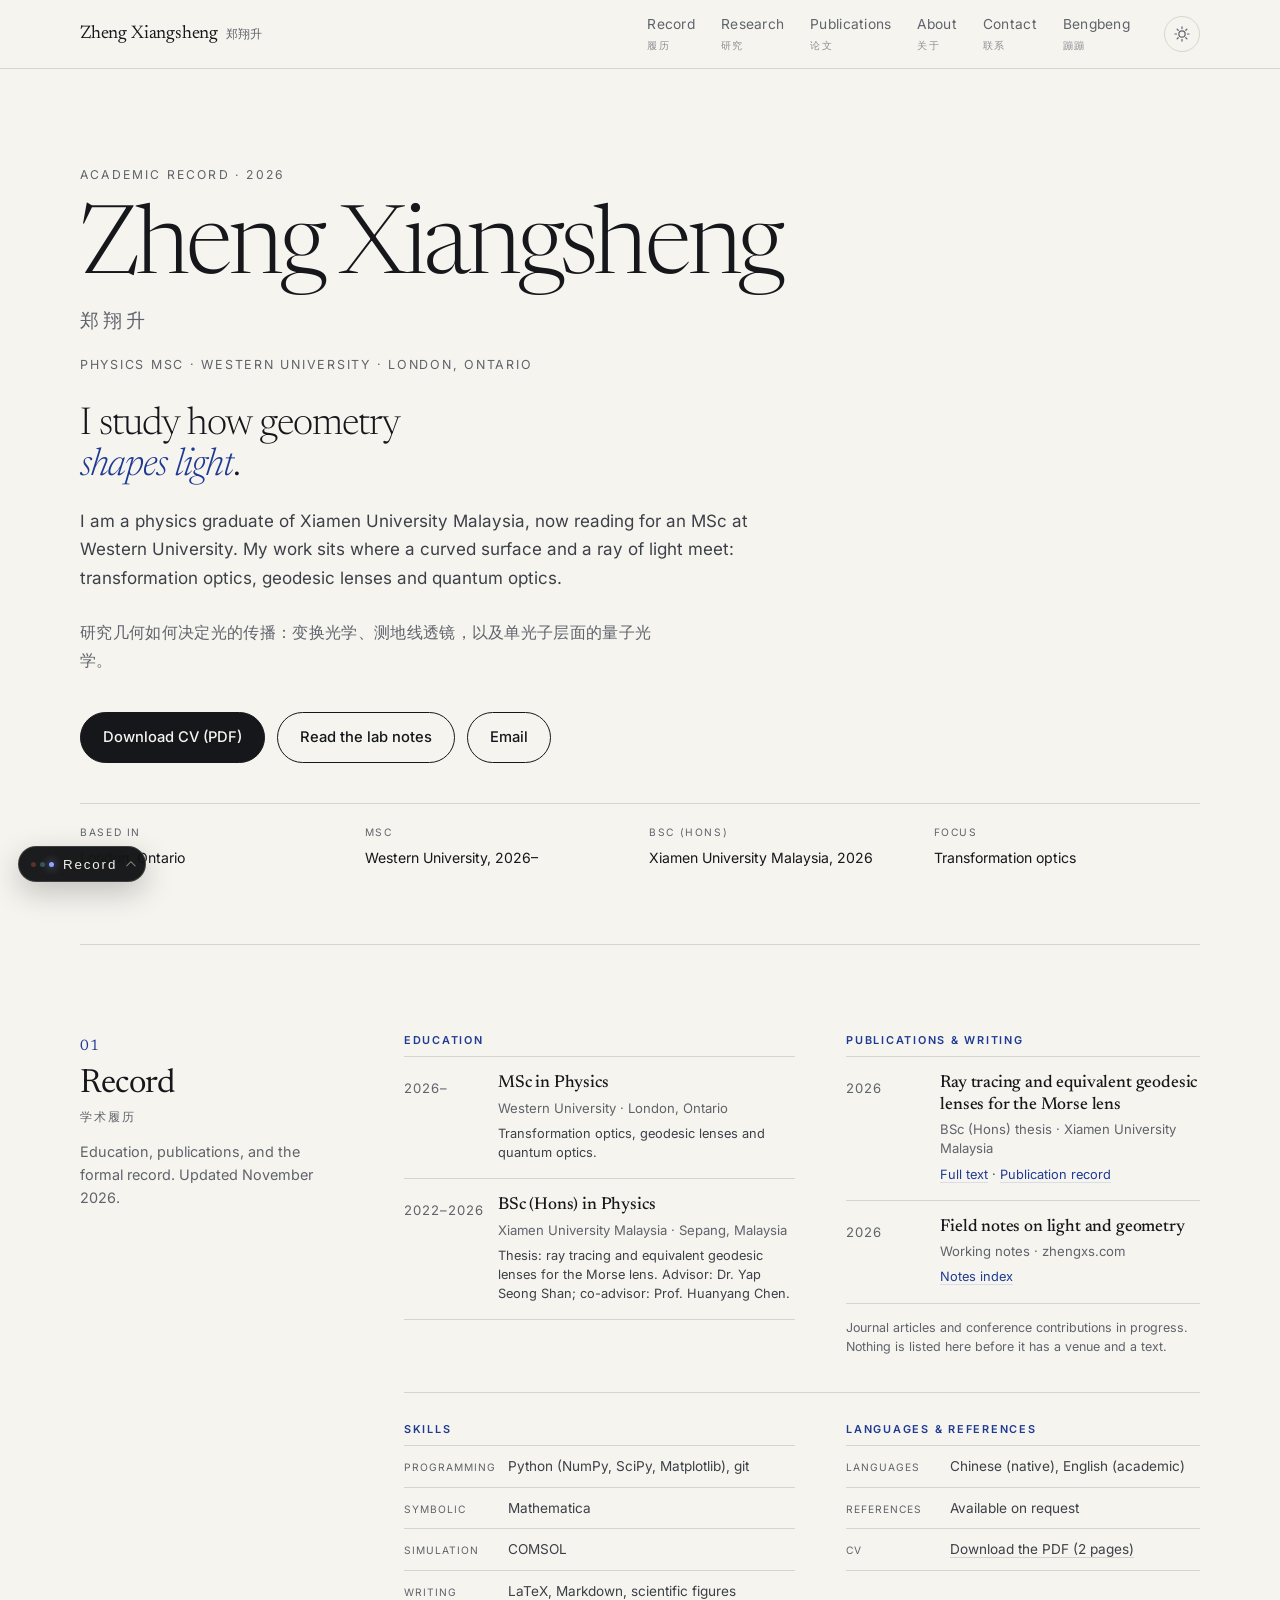
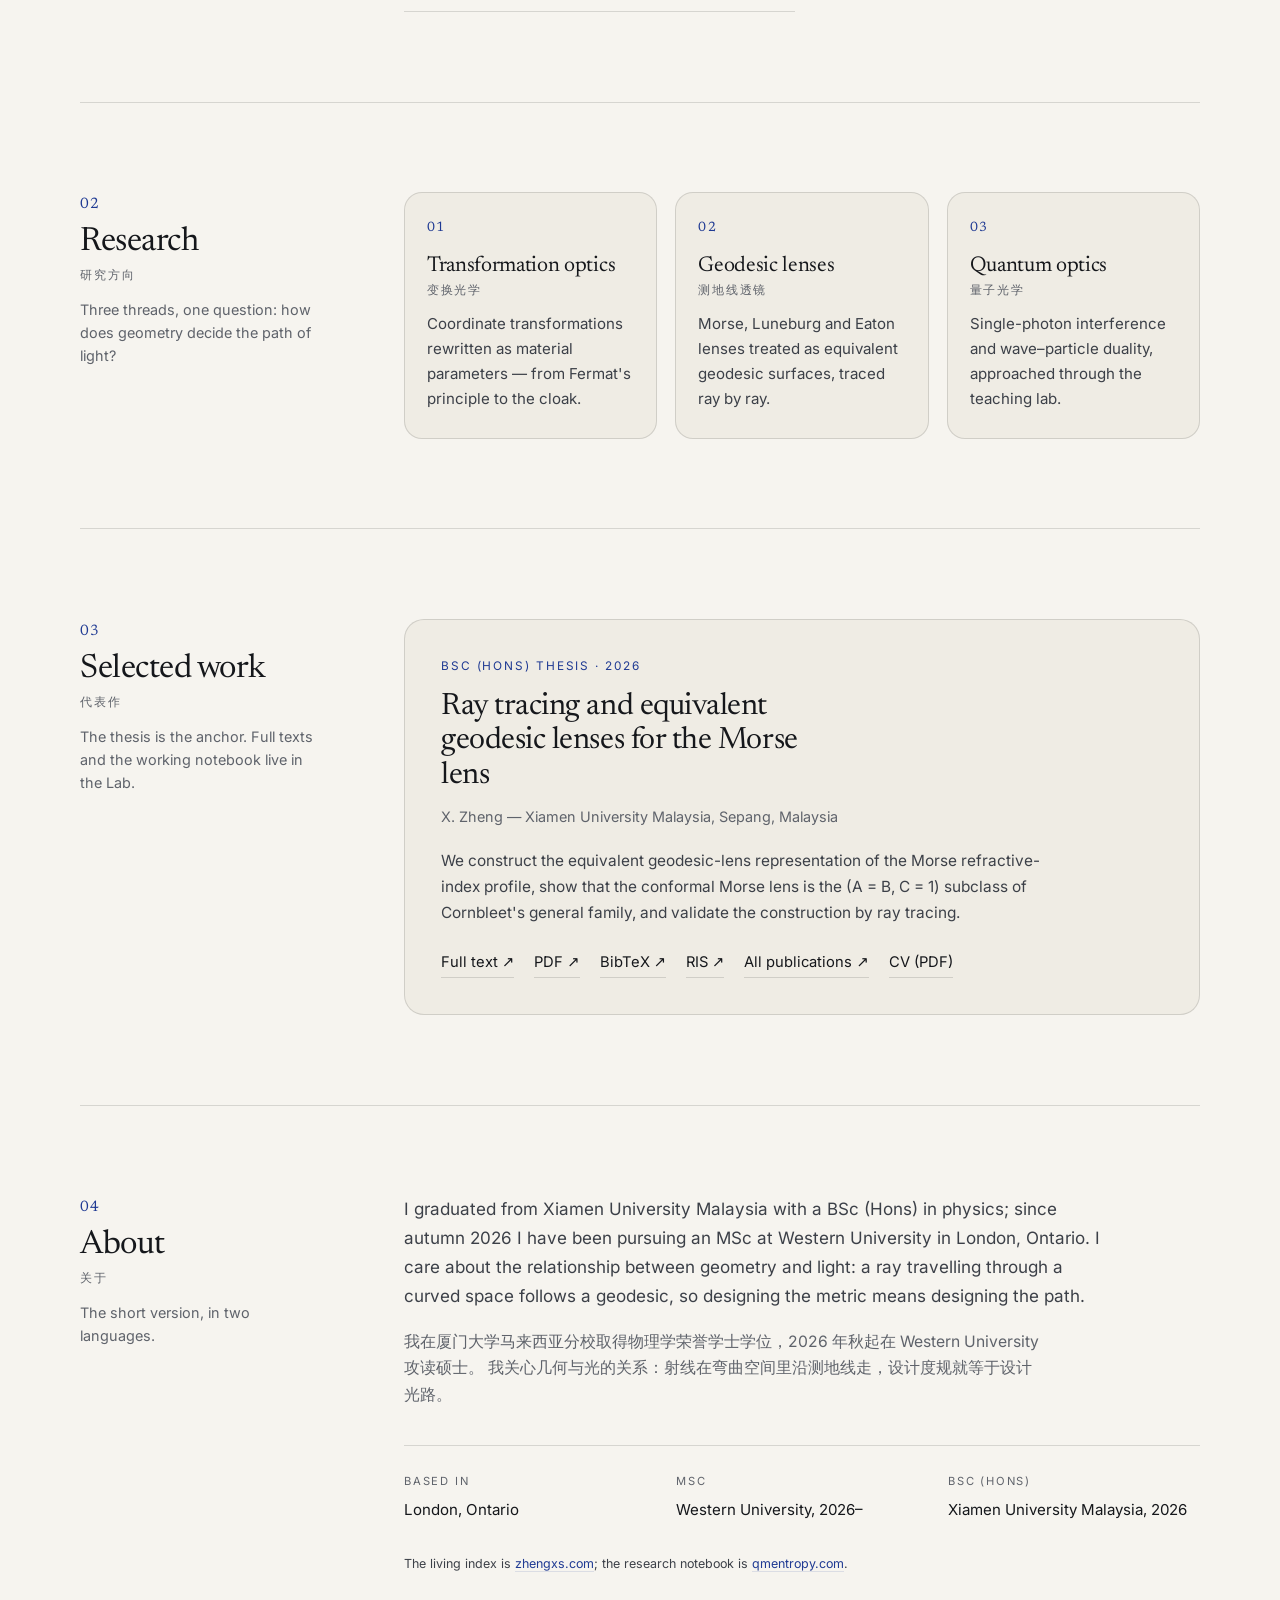
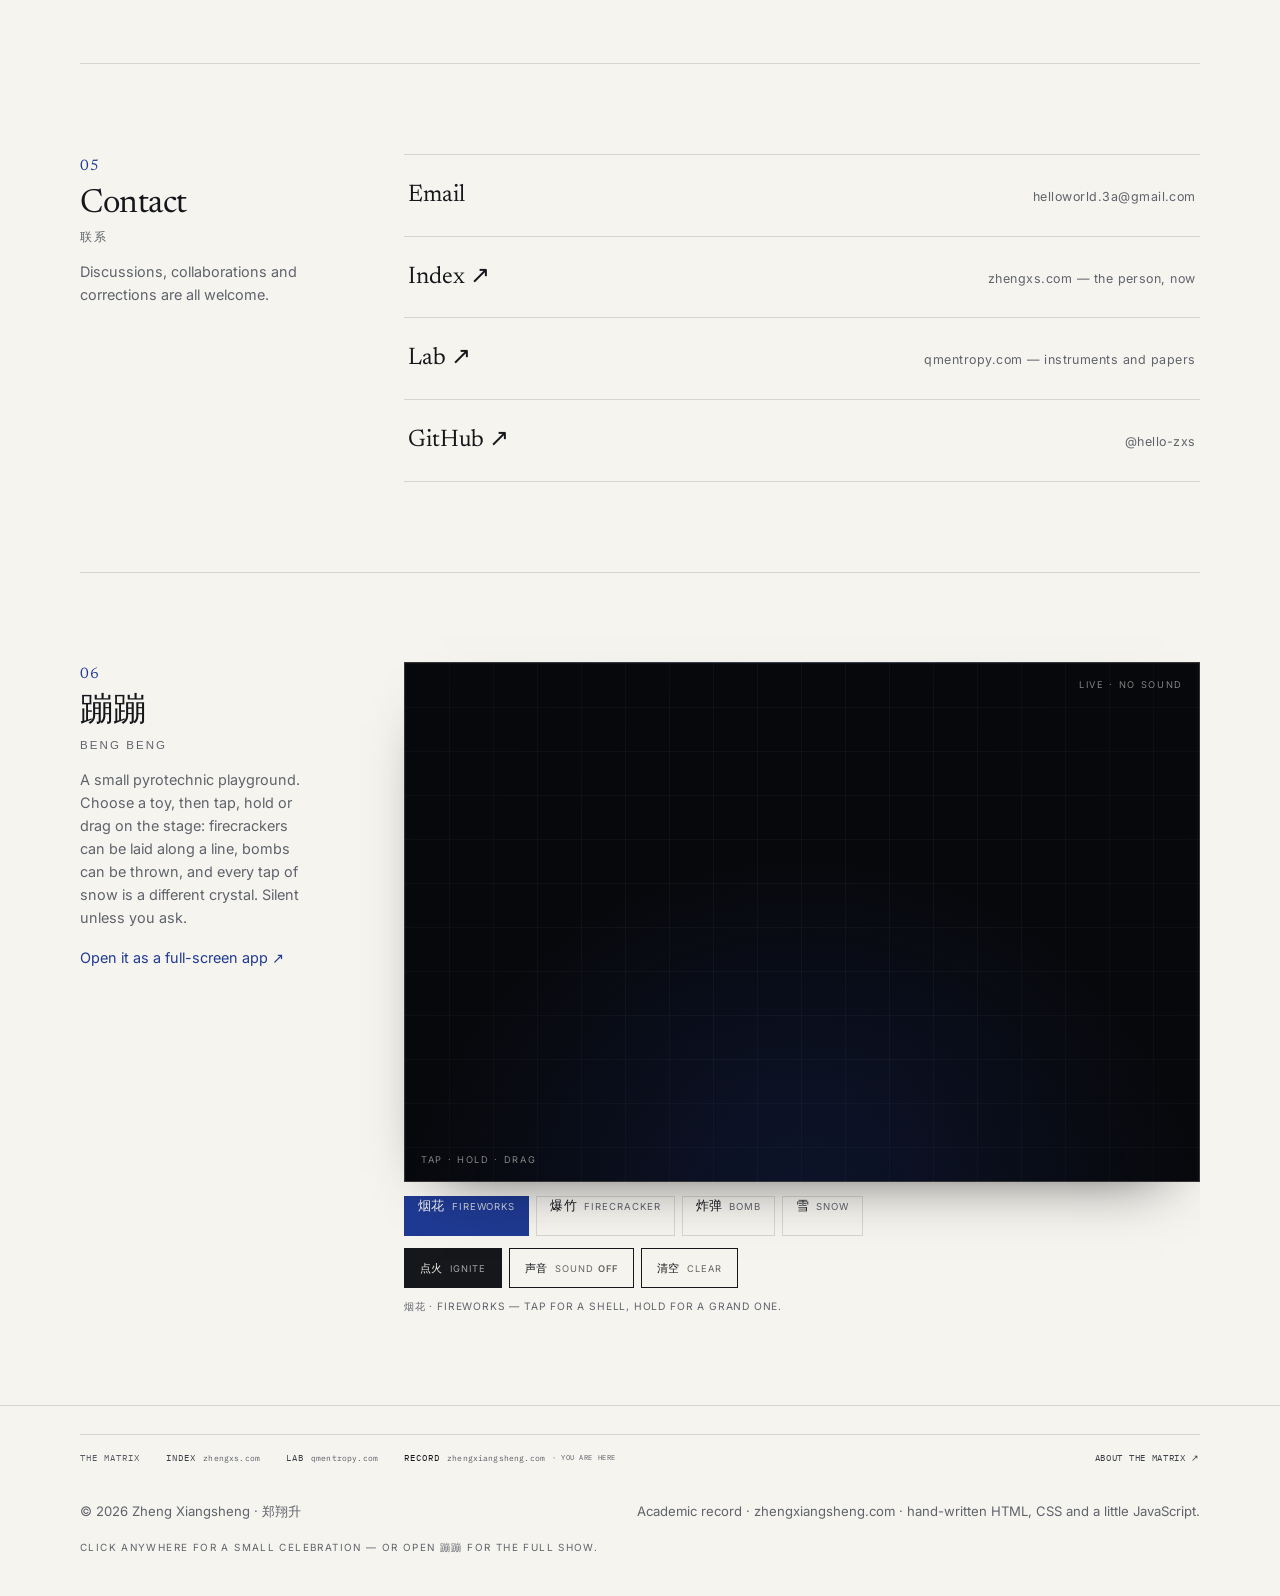
==== index.html @ 90bb64df "蹦蹦 as a stand-alone app; new firecrackers and bombs; snow The playground now lives in /bengbeng/ as " ====
<!DOCTYPE html>
<html lang="en" data-theme="light" data-matrix="record">
<head>
<meta charset="UTF-8">
<meta name="viewport" content="width=device-width, initial-scale=1">
<title>Zheng Xiangsheng 郑翔升 — Academic record</title>
<meta name="description" content="The academic record of Zheng Xiangsheng (郑翔升): physics MSc at Western University, BSc at Xiamen University Malaysia, transformation optics, geodesic lenses and quantum optics.">
<meta name="author" content="Zheng Xiangsheng">
<meta name="theme-color" content="#f6f4ef">
<meta name="matrix-site" content="record">
<meta name="color-scheme" content="light dark">
<meta property="og:type" content="profile">
<meta property="og:title" content="Zheng Xiangsheng 郑翔升 — Academic record">
<meta property="og:description" content="Physics MSc at Western University. Transformation optics, geodesic lenses and quantum optics. CV, publications and the formal record.">
<meta property="og:url" content="https://zhengxiangsheng.com/">
<meta property="og:image" content="https://zhengxiangsheng.com/assets/og.png">
<meta name="twitter:card" content="summary_large_image">
<meta name="twitter:title" content="Zheng Xiangsheng 郑翔升 — Academic record">
<meta name="twitter:description" content="Physics MSc at Western University. Transformation optics, geodesic lenses and quantum optics.">
<meta name="twitter:image" content="https://zhengxiangsheng.com/assets/og.png">
<link rel="canonical" href="https://zhengxiangsheng.com/">

<script type="application/ld+json">
{
  "@context": "https://schema.org",
  "@type": "ProfilePage",
  "@id": "https://zhengxiangsheng.com/#profile",
  "url": "https://zhengxiangsheng.com/",
  "name": "Zheng Xiangsheng 郑翔升 — Academic record",
  "inLanguage": ["en", "zh-Hans"],
  "dateModified": "2026-11-10",
  "mainEntity": {
    "@type": "Person",
    "@id": "https://zhengxiangsheng.com/#person",
    "name": "Zheng Xiangsheng",
    "familyName": "Zheng",
    "givenName": "Xiangsheng",
    "alternateName": "郑翔升",
    "url": "https://zhengxiangsheng.com/",
    "jobTitle": "Physics MSc student",
    "affiliation": { "@type": "CollegeOrUniversity", "name": "Western University" },
    "alumniOf": { "@type": "CollegeOrUniversity", "name": "Xiamen University Malaysia" },
    "knowsAbout": ["Transformation optics", "Geodesic lenses", "Gradient-index optics", "Quantum optics"],
    "sameAs": ["https://github.com/hello-zxs", "https://zhengxs.com/", "https://qmentropy.com/"],
    "subjectOf": { "@id": "https://qmentropy.com/papers/morse-lens/#thesis" }
  }
}
</script>

<link rel="icon" type="image/svg+xml" href="assets/images/favicon.svg">
<link rel="icon" type="image/png" sizes="32x32" href="assets/images/favicon-32.png">
<link rel="apple-touch-icon" href="assets/images/apple-touch-icon.png">

<link rel="preload" href="assets/fonts/newsreader-var.woff2" as="font" type="font/woff2" crossorigin>
<link rel="preload" href="assets/fonts/inter-var.woff2" as="font" type="font/woff2" crossorigin>
<link rel="stylesheet" href="assets/style.css">
<link rel="stylesheet" href="assets/record.css?v=20261111a">
<link rel="stylesheet" href="assets/matrix/matrix.css">
<script>
  (function () {
    var saved = localStorage.getItem("theme");
    var system = window.matchMedia("(prefers-color-scheme: dark)").matches ? "dark" : "light";
    document.documentElement.dataset.theme = saved || system;
    document.documentElement.classList.add("js");
  })();
  window.addEventListener("error", function () {
    document.documentElement.classList.remove("js");
  });
</script>
</head>
<body id="top">
<a class="skip" href="#main">Skip to content</a>

<header class="site-header">
  <div class="wrap header-inner">
    <a class="wordmark" href="#top">
      Zheng Xiangsheng <span class="zh" lang="zh">郑翔升</span>
    </a>
    <nav class="site-nav" aria-label="Sections">
      <a href="#record">Record<span class="nav-zh zh" lang="zh">履历</span></a>
      <a href="#research">Research<span class="nav-zh zh" lang="zh">研究</span></a>
      <a href="#work">Publications<span class="nav-zh zh" lang="zh">论文</span></a>
      <a href="#about">About<span class="nav-zh zh" lang="zh">关于</span></a>
      <a href="#contact">Contact<span class="nav-zh zh" lang="zh">联系</span></a>
      <a href="#bengbeng">Bengbeng<span class="nav-zh zh" lang="zh">蹦蹦</span></a>
    </nav>
    <div class="header-tools">
      <button class="theme-toggle" id="themeToggle" type="button" aria-label="Switch colour theme">
        <svg viewBox="0 0 24 24" width="18" height="18" aria-hidden="true" focusable="false">
          <circle cx="12" cy="12" r="4.2" fill="none" stroke="currentColor" stroke-width="1.6"/>
          <g stroke="currentColor" stroke-width="1.6" stroke-linecap="round">
            <path d="M12 2.6v2.2M12 19.2v2.2M2.6 12h2.2M19.2 12h2.2M5.4 5.4l1.6 1.6M17 17l1.6 1.6M18.6 5.4L17 7M7 17l-1.6 1.6"/>
          </g>
        </svg>
      </button>
      <button class="menu-toggle" id="menuToggle" type="button" aria-expanded="false" aria-controls="mobileNav">
        <span class="menu-toggle__open">Menu</span>
        <span class="menu-toggle__close">Close</span>
      </button>
    </div>
  </div>
</header>

<div class="mobile-nav" id="mobileNav" aria-hidden="true">
  <nav aria-label="Mobile">
    <a href="#record"><span>Record</span><em>履历</em></a>
    <a href="#research"><span>Research</span><em>研究</em></a>
    <a href="#work"><span>Publications</span><em>论文</em></a>
    <a href="#about"><span>About</span><em>关于</em></a>
    <a href="#contact"><span>Contact</span><em>联系</em></a>
    <a href="#bengbeng"><span>Bengbeng</span><em>蹦蹦</em></a>
  </nav>
  <div class="mobile-nav__foot">
    <a href="https://zhengxs.com/">Index ↗</a>
    <a href="https://qmentropy.com/">Lab ↗</a>
    <a href="https://zhengxs.com/matrix/">The matrix ↗</a>
  </div>
</div>

<main id="main">
  <section class="hero wrap">
    <p class="eyebrow">Academic record · 2026</p>
    <h1 class="hero-name">Zheng Xiangsheng<span class="hero-cn" lang="zh">郑翔升</span></h1>
    <p class="hero-role">Physics MSc · Western University · London, Ontario</p>
    <p class="hero-statement">I study how geometry <em>shapes light</em>.</p>
    <p class="lede">
      I am a physics graduate of Xiamen University Malaysia, now reading for an MSc at
      Western University. My work sits where a curved surface and a ray of light meet:
      transformation optics, geodesic lenses and quantum optics.
    </p>
    <p class="hero-zh" lang="zh">研究几何如何决定光的传播：变换光学、测地线透镜，以及单光子层面的量子光学。</p>
    <div class="actions">
      <a class="btn" href="assets/cv.pdf" download>Download CV (PDF)</a>
      <a class="btn btn-ghost" href="https://qmentropy.com/">Read the lab notes</a>
      <a class="btn btn-ghost" href="mailto:helloworld.3a@gmail.com">Email</a>
    </div>
    <dl class="hero-facts">
      <div><dt>Based in</dt><dd>London, Ontario</dd></div>
      <div><dt>MSc</dt><dd>Western University, 2026–</dd></div>
      <div><dt>BSc (Hons)</dt><dd>Xiamen University Malaysia, 2026</dd></div>
      <div><dt>Focus</dt><dd>Transformation optics</dd></div>
    </dl>
  </section>

  <section class="section wrap" id="record">
    <div class="section-head reveal">
      <p class="index">01</p>
      <h2>Record<span class="zh" lang="zh">学术履历</span></h2>
      <p class="section-note">Education, publications, and the formal record. Updated November 2026.</p>
    </div>
    <div class="record reveal">
      <div class="record-grid">
        <div class="record-block">
          <h3>Education</h3>
          <div class="record-row">
            <span class="record-date">2026–</span>
            <div>
              <strong>MSc in Physics</strong>
              <span>Western University · London, Ontario</span>
              <em>Transformation optics, geodesic lenses and quantum optics.</em>
            </div>
          </div>
          <div class="record-row">
            <span class="record-date">2022–2026</span>
            <div>
              <strong>BSc (Hons) in Physics</strong>
              <span>Xiamen University Malaysia · Sepang, Malaysia</span>
              <em>Thesis: ray tracing and equivalent geodesic lenses for the Morse lens. Advisor: Dr. Yap Seong Shan; co-advisor: Prof. Huanyang Chen.</em>
            </div>
          </div>
        </div>

        <div class="record-block">
          <h3>Publications &amp; writing</h3>
          <div class="record-row">
            <span class="record-date">2026</span>
            <div>
              <strong>Ray tracing and equivalent geodesic lenses for the Morse lens</strong>
              <span>BSc (Hons) thesis · Xiamen University Malaysia</span>
              <em><a href="https://qmentropy.com/papers/morse-lens/">Full text</a> · <a href="https://qmentropy.com/publications/">Publication record</a></em>
            </div>
          </div>
          <div class="record-row">
            <span class="record-date">2026</span>
            <div>
              <strong>Field notes on light and geometry</strong>
              <span>Working notes · zhengxs.com</span>
              <em><a href="https://zhengxs.com/notes/">Notes index</a></em>
            </div>
          </div>
          <p class="record-note">Journal articles and conference contributions in progress. Nothing is listed here before it has a venue and a text.</p>
        </div>
      </div>

      <div class="record-grid record-grid--lower">
        <div class="record-block">
          <h3>Skills</h3>
          <dl class="record-skills">
            <div><dt>Programming</dt><dd>Python (NumPy, SciPy, Matplotlib), git</dd></div>
            <div><dt>Symbolic</dt><dd>Mathematica</dd></div>
            <div><dt>Simulation</dt><dd>COMSOL</dd></div>
            <div><dt>Writing</dt><dd>LaTeX, Markdown, scientific figures</dd></div>
          </dl>
        </div>
        <div class="record-block">
          <h3>Languages &amp; references</h3>
          <dl class="record-skills">
            <div><dt>Languages</dt><dd>Chinese (native), English (academic)</dd></div>
            <div><dt>References</dt><dd>Available on request</dd></div>
            <div><dt>CV</dt><dd><a href="assets/cv.pdf" download>Download the PDF (2 pages)</a></dd></div>
          </dl>
        </div>
      </div>
    </div>
  </section>

  <section class="section wrap" id="research">
    <div class="section-head reveal">
      <p class="index">02</p>
      <h2>Research<span class="zh" lang="zh">研究方向</span></h2>
      <p class="section-note">Three threads, one question: how does geometry decide the path of light?</p>
    </div>
    <div class="cards">
      <article class="card reveal">
        <p class="card-index">01</p>
        <h3>Transformation optics<span class="zh" lang="zh">变换光学</span></h3>
        <p>Coordinate transformations rewritten as material parameters — from Fermat's principle to the cloak.</p>
      </article>
      <article class="card reveal">
        <p class="card-index">02</p>
        <h3>Geodesic lenses<span class="zh" lang="zh">测地线透镜</span></h3>
        <p>Morse, Luneburg and Eaton lenses treated as equivalent geodesic surfaces, traced ray by ray.</p>
      </article>
      <article class="card reveal">
        <p class="card-index">03</p>
        <h3>Quantum optics<span class="zh" lang="zh">量子光学</span></h3>
        <p>Single-photon interference and wave–particle duality, approached through the teaching lab.</p>
      </article>
    </div>
  </section>

  <section class="section wrap" id="work">
    <div class="section-head reveal">
      <p class="index">03</p>
      <h2>Selected work<span class="zh" lang="zh">代表作</span></h2>
      <p class="section-note">The thesis is the anchor. Full texts and the working notebook live in the Lab.</p>
    </div>
    <div class="work">
      <article class="paper reveal">
        <p class="paper-meta">BSc (Hons) thesis · 2026</p>
        <h3>Ray tracing and equivalent geodesic lenses for the Morse lens</h3>
        <p class="paper-authors">X. Zheng — Xiamen University Malaysia, Sepang, Malaysia</p>
        <p class="paper-abstract">
          We construct the equivalent geodesic-lens representation of the Morse refractive-index profile,
          show that the conformal Morse lens is the (A = B, C = 1) subclass of Cornbleet's general family,
          and validate the construction by ray tracing.
        </p>
        <p class="paper-links">
          <a href="https://qmentropy.com/papers/morse-lens/">Full text ↗</a>
          <a href="https://qmentropy.com/assets/pdf/morse-lens.pdf">PDF ↗</a>
          <a href="https://qmentropy.com/assets/cite/morse-lens.bib">BibTeX ↗</a>
          <a href="https://qmentropy.com/assets/cite/morse-lens.ris">RIS ↗</a>
          <a href="https://qmentropy.com/publications/">All publications ↗</a>
          <a href="assets/cv.pdf" download>CV (PDF)</a>
        </p>
      </article>
    </div>
  </section>

  <section class="section wrap" id="about">
    <div class="section-head reveal">
      <p class="index">04</p>
      <h2>About<span class="zh" lang="zh">关于</span></h2>
      <p class="section-note">The short version, in two languages.</p>
    </div>
    <div class="about">
      <p>
        I graduated from Xiamen University Malaysia with a BSc (Hons) in physics; since autumn 2026 I
        have been pursuing an MSc at Western University in London, Ontario. I care about the relationship
        between geometry and light: a ray travelling through a curved space follows a geodesic, so
        designing the metric means designing the path.
      </p>
      <p class="about-zh" lang="zh">
        我在厦门大学马来西亚分校取得物理学荣誉学士学位，2026 年秋起在 Western University 攻读硕士。
        我关心几何与光的关系：射线在弯曲空间里沿测地线走，设计度规就等于设计光路。
      </p>
      <dl class="facts">
        <div><dt>Based in</dt><dd>London, Ontario</dd></div>
        <div><dt>MSc</dt><dd>Western University, 2026–</dd></div>
        <div><dt>BSc (Hons)</dt><dd>Xiamen University Malaysia, 2026</dd></div>
      </dl>
      <p class="record-note">The living index is <a href="https://zhengxs.com/">zhengxs.com</a>; the research notebook is <a href="https://qmentropy.com/">qmentropy.com</a>.</p>
    </div>
  </section>

  <section class="section wrap" id="contact">
    <div class="section-head reveal">
      <p class="index">05</p>
      <h2>Contact<span class="zh" lang="zh">联系</span></h2>
      <p class="section-note">Discussions, collaborations and corrections are all welcome.</p>
    </div>
    <ul class="links">
      <li><a href="mailto:helloworld.3a@gmail.com"><span>Email</span><span class="link-sub">helloworld.3a@gmail.com</span></a></li>
      <li><a href="https://zhengxs.com/"><span>Index ↗</span><span class="link-sub">zhengxs.com — the person, now</span></a></li>
      <li><a href="https://qmentropy.com/"><span>Lab ↗</span><span class="link-sub">qmentropy.com — instruments and papers</span></a></li>
      <li><a href="https://github.com/hello-zxs"><span>GitHub ↗</span><span class="link-sub">@hello-zxs</span></a></li>
    </ul>
  </section>

  <section class="section wrap bengbeng" id="bengbeng" data-bengbeng>
    <div class="section-head reveal">
      <p class="index">06</p>
      <h2>蹦蹦<span class="zh" lang="en">BENG BENG</span></h2>
      <p class="section-note">A small pyrotechnic playground. Choose a toy, then tap, hold or drag on the stage: firecrackers can be laid along a line, bombs can be thrown, and every tap of snow is a different crystal. Silent unless you ask.</p>
      <p class="section-note"><a class="bengbeng__app" href="bengbeng/">Open it as a full-screen app ↗</a></p>
    </div>
    <div class="bengbeng__body reveal">
      <div class="bengbeng__stage" data-bengbeng-stage>
        <canvas class="bengbeng__canvas" data-bengbeng-canvas tabindex="0"
          aria-label="Play area. Choose fireworks, firecrackers, bombs or snow, then tap, hold or drag here, or press Enter to set one off."></canvas>
        <div class="bengbeng__badge" aria-hidden="true" data-bengbeng-badge>LIVE · NO SOUND</div>
        <div class="bengbeng__hint" aria-hidden="true">TAP · HOLD · DRAG</div>
        <button class="bengbeng__motion" type="button" data-motion hidden>Reduced motion is on · Play anyway</button>
      </div>
      <div class="bengbeng__toolbar">
        <div class="bengbeng__modes" role="group" aria-label="Choose an effect">
          <button class="bengbeng__mode is-active" type="button" data-mode="fireworks" aria-pressed="true">
            <span class="bengbeng__mode-cn">烟花</span><span class="bengbeng__mode-en">Fireworks</span>
          </button>
          <button class="bengbeng__mode" type="button" data-mode="firecracker" aria-pressed="false">
            <span class="bengbeng__mode-cn">爆竹</span><span class="bengbeng__mode-en">Firecracker</span>
          </button>
          <button class="bengbeng__mode" type="button" data-mode="bomb" aria-pressed="false">
            <span class="bengbeng__mode-cn">炸弹</span><span class="bengbeng__mode-en">Bomb</span>
          </button>
          <button class="bengbeng__mode" type="button" data-mode="snow" aria-pressed="false">
            <span class="bengbeng__mode-cn">雪</span><span class="bengbeng__mode-en">Snow</span>
          </button>
        </div>
        <div class="bengbeng__actions">
          <button class="bengbeng__ignite" type="button" data-launch>点火 <span>Ignite</span></button>
          <button class="bengbeng__clear" type="button" data-sound aria-pressed="false">声音 <span><i>Sound </i><b data-sound-label>off</b></span></button>
          <button class="bengbeng__clear" type="button" data-clear>清空 <span>Clear</span></button>
        </div>
      </div>
      <p class="bengbeng__status" data-bengbeng-status aria-live="polite">烟花 · Fireworks — click for a shell, hold for a grand one.</p>
    </div>
  </section>
</main>

<footer class="site-footer">
  <div class="wrap">
    <nav class="mx-strip mx-strip--light" aria-label="The matrix">
      <span class="mx-strip__label">The matrix</span>
      <a data-site="index" href="https://zhengxs.com/">Index <em>zhengxs.com</em></a>
      <a data-site="lab" href="https://qmentropy.com/">Lab <em>qmentropy.com</em></a>
      <a data-site="record" class="is-current" aria-current="page" href="https://zhengxiangsheng.com/">Record <em>zhengxiangsheng.com</em></a>
      <a class="mx-strip__about" href="https://zhengxs.com/matrix/">About the matrix ↗</a>
    </nav>
    <div class="footer-inner">
      <p>© <span id="year">2026</span> Zheng Xiangsheng · 郑翔升</p>
      <p class="footer-note">Academic record · zhengxiangsheng.com · hand-written HTML, CSS and a little JavaScript.</p>
      <p class="footer-easter">Click anywhere for a small celebration — or open <a href="bengbeng/">蹦蹦</a> for the full show.</p>
    </div>
  </div>
</footer>

<script src="assets/app.js" defer></script>
<script src="assets/matrix/matrix.js" defer></script>
<script src="assets/fireworks.js" defer></script>
<script src="bengbeng/engine.js?v=20261111a" defer></script>
</body>
</html>
---- assets/style.css ----
/* Typefaces are served from this origin: no third-party font request. */
@font-face {
  font-family: "Inter";
  src: url("fonts/inter-var.woff2") format("woff2");
  font-weight: 100 900;
  font-style: normal;
  font-display: swap;
}
@font-face {
  font-family: "Newsreader";
  src: url("fonts/newsreader-var.woff2") format("woff2");
  font-weight: 200 800;
  font-style: normal;
  font-display: swap;
}
@font-face {
  font-family: "Newsreader";
  src: url("fonts/newsreader-italic-var.woff2") format("woff2");
  font-weight: 200 800;
  font-style: italic;
  font-display: swap;
}

/* ============================================================
   zhengxiangsheng.com
   ============================================================ */

:root {
  --bg: #f6f4ef;
  --bg-soft: #efece4;
  --ink: #15171b;
  --ink-soft: #3c4048;
  --muted: #5f636b;
  --line: rgba(21, 23, 27, 0.14);
  --accent: #a8432a;
  --header-bg: rgba(246, 244, 239, 0.82);
  --shadow: 0 24px 60px -32px rgba(21, 23, 27, 0.35);
}

[data-theme="dark"] {
  --bg: #0d0f12;
  --bg-soft: #15181d;
  --ink: #eae8e3;
  --ink-soft: #c9c6bf;
  --muted: #99a0a8;
  --line: rgba(234, 232, 227, 0.16);
  --accent: #e08b6f;
  --header-bg: rgba(13, 15, 18, 0.8);
  --shadow: 0 30px 70px -40px rgba(0, 0, 0, 0.9);
}

*,
*::before,
*::after {
  box-sizing: border-box;
}

html {
  scroll-behavior: smooth;
  scroll-padding-top: 96px;
  -webkit-text-size-adjust: 100%;
}

body {
  margin: 0;
  background: var(--bg);
  color: var(--ink);
  font-family: "Inter", system-ui, -apple-system, "Segoe UI", sans-serif;
  font-size: 17px;
  line-height: 1.7;
  -webkit-font-smoothing: antialiased;
  transition: background-color 0.35s ease, color 0.35s ease;
}

h1,
h2,
h3 {
  font-family: "Newsreader", "Iowan Old Style", Georgia, serif;
  font-weight: 400;
  letter-spacing: -0.015em;
  line-height: 1.12;
  margin: 0;
}

p {
  margin: 0;
}

a {
  color: inherit;
  text-decoration: none;
}

img,
svg {
  display: block;
  max-width: 100%;
}

:focus-visible {
  outline: 2px solid var(--accent);
  outline-offset: 3px;
  border-radius: 4px;
}

.zh {
  font-family: "PingFang SC", "Hiragino Sans GB", "Microsoft YaHei", sans-serif;
  font-weight: 400;
}

.skip {
  position: absolute;
  left: -9999px;
  top: 0;
  padding: 12px 18px;
  background: var(--ink);
  color: var(--bg);
  z-index: 50;
}

.skip:focus {
  left: 12px;
  top: 12px;
}

.wrap {
  width: min(1120px, 100% - 2 * clamp(20px, 5vw, 48px));
  margin-inline: auto;
}

/* ---------- header ---------- */

.site-header {
  position: sticky;
  top: 0;
  z-index: 20;
  background: var(--header-bg);
  backdrop-filter: saturate(160%) blur(14px);
  -webkit-backdrop-filter: saturate(160%) blur(14px);
  border-bottom: 1px solid var(--line);
}

.header-inner {
  display: flex;
  align-items: center;
  gap: 24px;
  min-height: 68px;
}

.wordmark {
  display: flex;
  align-items: baseline;
  gap: 8px;
  font-family: "Newsreader", Georgia, serif;
  font-size: 1.15rem;
  letter-spacing: -0.01em;
  white-space: nowrap;
}

.wordmark .zh {
  font-size: 0.78rem;
  color: var(--muted);
}

.site-nav {
  display: flex;
  gap: 26px;
  margin-left: auto;
}

.site-nav a {
  display: block;
  font-size: 0.86rem;
  letter-spacing: 0.02em;
  color: var(--muted);
  transition: color 0.2s ease;
}

.site-nav a:hover {
  color: var(--ink);
}

.nav-zh {
  display: block;
  font-size: 0.62rem;
  letter-spacing: 0.14em;
  opacity: 0.7;
  margin-top: 2px;
}

.theme-toggle {
  display: grid;
  place-items: center;
  width: 36px;
  height: 36px;
  padding: 0;
  color: var(--muted);
  background: transparent;
  border: 1px solid var(--line);
  border-radius: 999px;
  cursor: pointer;
  transition: color 0.2s ease, border-color 0.2s ease, transform 0.2s ease;
}

.theme-toggle:hover {
  color: var(--ink);
  border-color: var(--ink);
  transform: rotate(-12deg);
}

/* ---------- hero ---------- */

.hero {
  padding-block: clamp(72px, 11vw, 132px) clamp(56px, 8vw, 96px);
}

.eyebrow {
  font-size: 0.76rem;
  letter-spacing: 0.18em;
  text-transform: uppercase;
  color: var(--muted);
}

.hero h1 {
  margin-top: 22px;
  max-width: 15ch;
  font-size: clamp(2.6rem, 6.4vw, 4.6rem);
  line-height: 1.02;
}

.hero h1 em {
  font-style: italic;
  color: var(--accent);
}

.hero-zh {
  margin-top: 26px;
  max-width: 36em;
  font-size: 1.02rem;
  color: var(--muted);
  letter-spacing: 0.02em;
}

.lede {
  margin-top: 20px;
  max-width: 40em;
  font-size: 1.06rem;
  color: var(--ink-soft);
}

.actions {
  display: flex;
  flex-wrap: wrap;
  gap: 12px;
  margin-top: 38px;
}

.btn {
  display: inline-flex;
  align-items: center;
  gap: 8px;
  padding: 12px 22px;
  font-size: 0.92rem;
  font-weight: 500;
  color: var(--bg);
  background: var(--ink);
  border: 1px solid var(--ink);
  border-radius: 999px;
  transition: transform 0.2s ease, opacity 0.2s ease, background-color 0.2s ease;
}

.btn:hover {
  transform: translateY(-1px);
  opacity: 0.9;
}

.btn-ghost {
  color: var(--ink);
  background: transparent;
}

.btn-ghost:hover {
  background: var(--ink);
  color: var(--bg);
}

/* ---------- sections ---------- */

.section {
  display: grid;
  grid-template-columns: 260px minmax(0, 1fr);
  gap: clamp(28px, 5vw, 72px);
  padding-block: clamp(52px, 7vw, 96px);
  border-top: 1px solid var(--line);
}

.section-head .index {
  font-family: "Newsreader", Georgia, serif;
  font-size: 0.95rem;
  color: var(--accent);
  letter-spacing: 0.08em;
}

.section-head h2 {
  margin-top: 6px;
  font-size: clamp(1.7rem, 2.6vw, 2.15rem);
}

.section-head h2 .zh {
  display: block;
  margin-top: 8px;
  font-size: 0.72rem;
  letter-spacing: 0.18em;
  color: var(--muted);
}

.section-note {
  margin-top: 16px;
  font-size: 0.9rem;
  line-height: 1.6;
  color: var(--muted);
  max-width: 26ch;
}

/* ---------- cards ---------- */

.cards {
  display: grid;
  grid-template-columns: repeat(auto-fit, minmax(220px, 1fr));
  gap: 18px;
  align-content: start;
}

.card {
  padding: 24px 22px 26px;
  background: var(--bg-soft);
  border: 1px solid var(--line);
  border-radius: 18px;
  transition: transform 0.25s ease, box-shadow 0.25s ease, border-color 0.25s ease;
}

.card:hover {
  transform: translateY(-3px);
  box-shadow: var(--shadow);
  border-color: var(--ink);
}

.card-index {
  font-family: "Newsreader", Georgia, serif;
  font-size: 0.85rem;
  color: var(--accent);
  letter-spacing: 0.1em;
}

.card h3 {
  margin-top: 14px;
  font-size: 1.35rem;
}

.card h3 .zh {
  display: block;
  margin-top: 6px;
  font-size: 0.78rem;
  letter-spacing: 0.14em;
  color: var(--muted);
}

.card p:last-child {
  margin-top: 14px;
  font-size: 0.94rem;
  line-height: 1.65;
  color: var(--ink-soft);
}

/* ---------- work ---------- */

.paper {
  padding: clamp(24px, 3vw, 36px);
  background: var(--bg-soft);
  border: 1px solid var(--line);
  border-radius: 20px;
}

.paper-meta {
  font-size: 0.74rem;
  letter-spacing: 0.16em;
  text-transform: uppercase;
  color: var(--accent);
}

.paper h3 {
  margin-top: 14px;
  max-width: 24ch;
  font-size: clamp(1.5rem, 2.4vw, 1.95rem);
}

.paper-authors {
  margin-top: 12px;
  font-size: 0.9rem;
  color: var(--muted);
}

.paper-abstract {
  margin-top: 18px;
  max-width: 62ch;
  font-size: 0.96rem;
  color: var(--ink-soft);
}

.paper-links {
  display: flex;
  flex-wrap: wrap;
  gap: 20px;
  margin-top: 24px;
  font-size: 0.92rem;
}

.paper-links a {
  border-bottom: 1px solid var(--line);
  padding-bottom: 2px;
  transition: border-color 0.2s ease, color 0.2s ease;
}

.paper-links a:hover {
  color: var(--accent);
  border-color: var(--accent);
}

/* ---------- about ---------- */

.about {
  display: grid;
  gap: 18px;
  align-content: start;
}

.about p {
  max-width: 64ch;
  color: var(--ink-soft);
}

.about-zh {
  font-size: 0.98rem;
  color: var(--muted) !important;
}

.facts {
  display: grid;
  grid-template-columns: repeat(3, minmax(0, 1fr));
  gap: 20px;
  margin: 18px 0 0;
  padding-top: 26px;
  border-top: 1px solid var(--line);
}

.facts dt {
  font-size: 0.7rem;
  letter-spacing: 0.16em;
  text-transform: uppercase;
  color: var(--muted);
}

.facts dd {
  margin: 6px 0 0;
  font-size: 0.94rem;
  color: var(--ink);
}

/* ---------- links ---------- */

.links {
  list-style: none;
  margin: 0;
  padding: 0;
  border-top: 1px solid var(--line);
}

.links li {
  border-bottom: 1px solid var(--line);
}

.links a {
  display: flex;
  align-items: baseline;
  justify-content: space-between;
  gap: 18px;
  padding: 20px 4px;
  font-family: "Newsreader", Georgia, serif;
  font-size: clamp(1.2rem, 2vw, 1.5rem);
  transition: color 0.2s ease, padding-left 0.25s ease;
}

.links a:hover {
  color: var(--accent);
  padding-left: 12px;
}

.link-sub {
  font-family: "Inter", system-ui, sans-serif;
  font-size: 0.78rem;
  letter-spacing: 0.04em;
  color: var(--muted);
  text-align: right;
}

/* ---------- footer ---------- */

.site-footer {
  border-top: 1px solid var(--line);
  padding-block: 34px 46px;
}

.footer-inner {
  display: flex;
  flex-wrap: wrap;
  gap: 10px 24px;
  justify-content: space-between;
  font-size: 0.82rem;
  color: var(--muted);
}

/* ---------- motion ---------- */

.reveal {
  transition: opacity 0.7s cubic-bezier(0.2, 0.7, 0.3, 1), transform 0.7s cubic-bezier(0.2, 0.7, 0.3, 1);
}

.js .reveal {
  opacity: 0;
  transform: translateY(16px);
}

.reveal.is-visible {
  opacity: 1;
  transform: none;
}

@media (prefers-reduced-motion: reduce) {
  html {
    scroll-behavior: auto;
  }

  *,
  *::before,
  *::after {
    animation-duration: 0.01ms !important;
    transition-duration: 0.01ms !important;
  }

  .reveal {
    opacity: 1;
    transform: none;
  }
}

/* ---------- responsive ---------- */

@media (max-width: 900px) {
  .section {
    grid-template-columns: 1fr;
    gap: 26px;
  }

  .section-note {
    max-width: 46ch;
  }

  .facts {
    grid-template-columns: 1fr;
    gap: 16px;
  }
}

@media (max-width: 720px) {
  body {
    font-size: 16px;
  }

  .nav-zh {
    display: none;
  }

  .site-nav {
    gap: 18px;
  }

  .wordmark .zh {
    display: none;
  }

  .header-inner {
    min-height: 60px;
    gap: 14px;
  }

  .links a {
    flex-direction: column;
    gap: 4px;
  }

  .link-sub {
    text-align: left;
  }
}
---- assets/record.css ----
/* ============================================================
   zhengxiangsheng.com — the Record
   Extends the existing editorial system; cobalt replaces rust.
   ============================================================ */

:root {
  --accent: #1f3a93;
  --accent-soft: rgba(31, 58, 147, 0.12);
}

[data-theme="dark"] {
  --accent: #8fa6ff;
  --accent-soft: rgba(143, 166, 255, 0.14);
}

body.menu-open {
  overflow: hidden;
}

/* ---------- header tools / mobile menu ---------- */
.header-tools {
  display: flex;
  align-items: center;
  gap: 10px;
  margin-left: 10px;
}

.menu-toggle {
  display: none;
  align-items: center;
  gap: 8px;
  min-height: 36px;
  padding: 0 12px;
  border: 1px solid var(--line);
  border-radius: 999px;
  background: transparent;
  color: var(--ink);
  font-family: "Inter", system-ui, sans-serif;
  font-size: 0.7rem;
  font-weight: 500;
  letter-spacing: 0.12em;
  text-transform: uppercase;
  cursor: pointer;
}
.menu-toggle__close {
  display: none;
}
body.menu-open .menu-toggle__open {
  display: none;
}
body.menu-open .menu-toggle__close {
  display: inline;
}

.mobile-nav {
  position: fixed;
  inset: 60px 0 0;
  z-index: 18;
  display: none;
  flex-direction: column;
  justify-content: space-between;
  padding: 28px max(20px, 5vw) 32px;
  background: var(--bg);
  opacity: 0;
  visibility: hidden;
  transform: translateY(-6px);
  transition: opacity 0.3s ease, transform 0.3s ease, visibility 0.3s;
}
.mobile-nav.is-open {
  opacity: 1;
  visibility: visible;
  transform: none;
}
.mobile-nav nav {
  display: flex;
  flex-direction: column;
  border-top: 1px solid var(--line);
}
.mobile-nav nav a {
  display: flex;
  align-items: baseline;
  justify-content: space-between;
  gap: 18px;
  padding: 16px 0;
  border-bottom: 1px solid var(--line);
  font-family: "Newsreader", Georgia, serif;
  font-size: clamp(2rem, 8vw, 2.7rem);
  line-height: 1;
  letter-spacing: -0.02em;
}
.mobile-nav nav a em {
  font-family: "Inter", system-ui, sans-serif;
  font-style: normal;
  font-size: 0.65rem;
  letter-spacing: 0.16em;
  color: var(--muted);
}
.mobile-nav__foot {
  display: flex;
  flex-wrap: wrap;
  gap: 14px 28px;
  padding-top: 24px;
  border-top: 1px solid var(--line);
  font-family: "Inter", system-ui, sans-serif;
  font-size: 0.78rem;
  color: var(--muted);
}
.mobile-nav__foot a {
  border-bottom: 1px solid var(--line);
  padding-bottom: 2px;
}

/* ---------- hero ---------- */
.hero {
  padding-block: clamp(58px, 8vw, 96px) clamp(48px, 6vw, 76px);
}
.hero-name {
  margin-top: 20px !important;
  max-width: none !important;
  font-family: "Newsreader", Georgia, serif;
  font-size: clamp(3rem, 7.4vw, 6.3rem) !important;
  line-height: 0.94 !important;
  letter-spacing: -0.035em;
  font-weight: 300;
}
.hero-cn {
  display: block;
  margin-top: 16px;
  font-family: "PingFang SC", "Hiragino Sans GB", "Microsoft YaHei", sans-serif;
  font-size: clamp(1rem, 1.5vw, 1.25rem);
  font-weight: 400;
  letter-spacing: 0.22em;
  color: var(--muted);
  line-height: 1;
}
.hero-role {
  margin-top: 24px;
  font-family: "Inter", system-ui, sans-serif;
  font-size: 0.78rem;
  letter-spacing: 0.14em;
  text-transform: uppercase;
  color: var(--muted);
}
.hero-statement {
  max-width: 16ch;
  margin-top: 30px;
  font-family: "Newsreader", Georgia, serif;
  font-size: clamp(1.7rem, 3vw, 2.55rem);
  font-weight: 300;
  line-height: 1.06;
  letter-spacing: -0.025em;
}
.hero-statement em {
  color: var(--accent);
  font-style: italic;
}
.hero-facts {
  display: grid;
  grid-template-columns: repeat(4, minmax(0, 1fr));
  gap: 18px;
  margin: 40px 0 0;
  padding-top: 20px;
  border-top: 1px solid var(--line);
}
.hero-facts dt {
  font-family: "Inter", system-ui, sans-serif;
  font-size: 0.64rem;
  letter-spacing: 0.16em;
  text-transform: uppercase;
  color: var(--muted);
}
.hero-facts dd {
  margin: 6px 0 0;
  font-size: 0.88rem;
  line-height: 1.4;
  color: var(--ink);
}

/* ---------- record ---------- */
.record-grid {
  display: grid;
  grid-template-columns: minmax(0, 1.05fr) minmax(0, 0.95fr);
  gap: clamp(26px, 4vw, 54px);
}
.record-grid--lower {
  margin-top: 36px;
  padding-top: 30px;
  border-top: 1px solid var(--line);
}
.record-block {
  min-width: 0;
}
.record-block h3 {
  padding-bottom: 10px;
  border-bottom: 1px solid var(--line);
  font-family: "Inter", system-ui, sans-serif;
  font-size: 0.68rem;
  font-weight: 600;
  letter-spacing: 0.16em;
  text-transform: uppercase;
  color: var(--accent);
}
.record-row {
  display: grid;
  grid-template-columns: 78px minmax(0, 1fr);
  gap: 16px;
  padding: 16px 0;
  border-bottom: 1px solid var(--line);
}
.record-date {
  padding-top: 2px;
  font-family: "Inter", system-ui, sans-serif;
  font-size: 0.66rem;
  letter-spacing: 0.08em;
  color: var(--muted);
  white-space: nowrap;
}
.record-row strong {
  display: block;
  font-family: "Newsreader", Georgia, serif;
  font-size: 1.08rem;
  font-weight: 500;
  line-height: 1.25;
  letter-spacing: -0.01em;
}
.record-row span {
  display: block;
  margin-top: 4px;
  font-size: 0.82rem;
  line-height: 1.45;
  color: var(--muted);
}
.record-row em {
  display: block;
  margin-top: 6px;
  font-style: normal;
  font-size: 0.8rem;
  line-height: 1.5;
  color: var(--ink-soft);
}
.record-row em a,
.record-note a {
  color: var(--accent);
  border-bottom: 1px solid var(--accent-soft);
  transition: border-color 0.2s ease, color 0.2s ease;
}
.record-row em a:hover,
.record-note a:hover {
  color: var(--accent);
  border-color: var(--accent);
}
.record-note {
  margin-top: 14px;
  font-size: 0.78rem;
  line-height: 1.55;
  color: var(--muted);
}
.record-skills {
  margin: 0;
}
.record-skills > div {
  display: grid;
  grid-template-columns: 90px minmax(0, 1fr);
  gap: 14px;
  padding: 10px 0;
  border-bottom: 1px solid var(--line);
}
.record-skills dt {
  font-family: "Inter", system-ui, sans-serif;
  font-size: 0.64rem;
  letter-spacing: 0.1em;
  text-transform: uppercase;
  color: var(--muted);
  padding-top: 3px;
}
.record-skills dd {
  margin: 0;
  font-size: 0.85rem;
  line-height: 1.5;
  color: var(--ink-soft);
}
.record-skills a {
  border-bottom: 1px solid var(--line);
}

/* ---------- record-style 404 ---------- */
.error-page main {
  width: min(1120px, 100% - 2 * clamp(20px, 5vw, 48px));
  min-height: 100svh;
  margin-inline: auto;
  padding: clamp(70px, 12vh, 130px) 0 48px;
  display: flex;
  flex-direction: column;
  justify-content: center;
}
.error-page .error-code {
  margin-top: 18px;
  font-family: "Newsreader", Georgia, serif;
  font-size: clamp(5rem, 15vw, 11rem);
  font-weight: 300;
  line-height: 0.76;
  letter-spacing: -0.055em;
  color: transparent;
  -webkit-text-stroke: 1px var(--accent);
  opacity: 0.55;
}
.error-page h1 {
  max-width: 14ch;
  margin-top: 30px;
  font-family: "Newsreader", Georgia, serif;
  font-weight: 300;
  font-size: clamp(2.2rem, 4.7vw, 4rem);
  line-height: 1.02;
  letter-spacing: -0.03em;
}
.error-page .error-copy {
  max-width: 42ch;
  margin-top: 18px;
  font-size: 0.98rem;
  line-height: 1.6;
  color: var(--muted);
}
.error-page .actions {
  margin-top: 28px;
}
.error-page .site-footer {
  padding-block: 0 26px;
}
.error-page .mx-strip {
  margin-bottom: 0;
}

/* ---------- footer ---------- */
.site-footer {
  padding-block: 28px 40px;
}
.site-footer .mx-strip {
  margin-bottom: 18px;
}
.footer-easter {
  margin-top: 7px;
  font-family: "Inter", system-ui, sans-serif;
  font-size: 0.62rem;
  letter-spacing: 0.14em;
  text-transform: uppercase;
  color: var(--muted);
}

/* ---------- fireworks ---------- */
.fireworks-canvas {
  position: fixed;
  inset: 0;
  z-index: 400;
  width: 100%;
  height: 100%;
  pointer-events: none;
}

@media print {
  .fireworks-canvas {
    display: none !important;
  }
}

/* ---------- 蹦蹦 / bengbeng ---------- */
.bengbeng {
  overflow: clip;
}

.bengbeng__body {
  min-width: 0;
}

.bengbeng__stage {
  position: relative;
  isolation: isolate;
  height: clamp(380px, 48vw, 520px);
  overflow: hidden;
  background:
    radial-gradient(circle at 50% 118%, rgba(31, 58, 147, 0.32), transparent 58%),
    linear-gradient(rgba(246, 244, 239, 0.035) 1px, transparent 1px),
    linear-gradient(90deg, rgba(246, 244, 239, 0.035) 1px, transparent 1px),
    #07080b;
  background-size: auto, 44px 44px, 44px 44px, auto;
  border: 1px solid rgba(246, 244, 239, 0.18);
  box-shadow: 0 26px 60px -38px rgba(8, 9, 11, 0.8);
}

.bengbeng__stage::after {
  content: "";
  position: absolute;
  inset: 0;
  z-index: 2;
  pointer-events: none;
  background: radial-gradient(circle at 50% 45%, transparent 36%, rgba(7, 8, 11, 0.42) 100%);
}

.bengbeng__canvas {
  position: absolute;
  inset: 0;
  z-index: 3;
  display: block;
  width: 100%;
  height: 100%;
  cursor: crosshair;
  touch-action: pan-y;      /* sideways drags lay strings and throw bombs; vertical swipes still scroll the page */
}

.bengbeng__motion {
  position: absolute;
  top: 50%;
  left: 50%;
  z-index: 5;
  transform: translate(-50%, -50%);
  min-height: 44px;
  padding: 8px 16px;
  border: 1px solid #ffd60a;
  background: rgba(7, 8, 11, 0.88);
  color: #f6f4ef;
  font-family: "Inter", system-ui, sans-serif;
  font-size: 0.74rem;
  cursor: pointer;
}

.bengbeng__motion[hidden] {
  display: none;
}

.bengbeng__app {
  color: var(--accent);
  text-underline-offset: 0.2em;
}

.bengbeng__clear[aria-pressed="true"] {
  border-color: var(--accent);
  color: var(--accent);
}

.bengbeng__clear b {
  font-weight: 600;
}

.bengbeng__clear i {
  font-style: normal;
}

.bengbeng__badge,
.bengbeng__hint {
  position: absolute;
  z-index: 4;
  pointer-events: none;
  font-family: "Inter", system-ui, sans-serif;
  font-size: 0.58rem;
  letter-spacing: 0.18em;
  text-transform: uppercase;
  color: rgba(246, 244, 239, 0.52);
}

.bengbeng__badge {
  top: 14px;
  right: 16px;
}

.bengbeng__hint {
  bottom: 13px;
  left: 16px;
}

.bengbeng__stage:focus-within {
  border-color: rgba(246, 244, 239, 0.36);
}

.bengbeng__stage.is-shaking {
  animation: bengbeng-shake 0.38s cubic-bezier(0.36, 0.07, 0.19, 0.97);
}

@keyframes bengbeng-shake {
  0%, 100% { transform: translate3d(0, 0, 0); }
  18% { transform: translate3d(-4px, 2px, 0); }
  36% { transform: translate3d(3px, -2px, 0); }
  54% { transform: translate3d(-2px, 1px, 0); }
  72% { transform: translate3d(2px, 0, 0); }
}

.bengbeng__toolbar {
  display: flex;
  flex-wrap: wrap;
  align-items: center;
  justify-content: space-between;
  gap: 12px;
  margin-top: 14px;
}

.bengbeng__modes,
.bengbeng__actions {
  display: flex;
  flex-wrap: wrap;
  align-items: stretch;
  gap: 7px;
}

.bengbeng__mode {
  display: inline-flex;
  align-items: baseline;
  gap: 7px;
  min-height: 40px;
  padding: 0 13px;
  border: 1px solid var(--line);
  background: transparent;
  color: var(--ink);
  font-family: "Inter", system-ui, sans-serif;
  font-size: 0.7rem;
  letter-spacing: 0.03em;
  white-space: nowrap;
  cursor: pointer;
  transition: background 0.2s ease, color 0.2s ease, border-color 0.2s ease;
}

.bengbeng__mode-cn {
  font-size: 0.82rem;
}

.bengbeng__mode-en {
  color: var(--muted);
  font-size: 0.6rem;
  letter-spacing: 0.1em;
  text-transform: uppercase;
}

.bengbeng__mode:hover {
  border-color: var(--accent);
  color: var(--accent);
}

.bengbeng__mode.is-active {
  border-color: var(--accent);
  background: var(--accent);
  color: #f6f4ef;
}

.bengbeng__mode.is-active .bengbeng__mode-en {
  color: rgba(246, 244, 239, 0.82);
}

[data-theme="dark"] .bengbeng__mode[data-mode="fireworks"].is-active {
  color: #0d1020;
}

[data-theme="dark"] .bengbeng__mode[data-mode="fireworks"].is-active .bengbeng__mode-en {
  color: rgba(13, 16, 32, 0.78);
}

.bengbeng__mode[data-mode="firecracker"].is-active {
  border-color: #b3261e;
  background: #b3261e;
}

.bengbeng__mode[data-mode="bomb"].is-active {
  border-color: #1b1b1b;
  background: #1b1b1b;
}

.bengbeng__mode[data-mode="snow"].is-active {
  border-color: #2f5f8a;
  background: #2f5f8a;
}

.bengbeng__ignite,
.bengbeng__clear {
  min-height: 40px;
  padding: 0 15px;
  border: 1px solid var(--ink);
  font-family: "Inter", system-ui, sans-serif;
  font-size: 0.7rem;
  letter-spacing: 0.04em;
  cursor: pointer;
  transition: background 0.2s ease, color 0.2s ease, border-color 0.2s ease;
}

.bengbeng__ignite {
  background: var(--ink);
  color: var(--bg);
}

.bengbeng__ignite span,
.bengbeng__clear span {
  margin-left: 4px;
  font-size: 0.58rem;
  letter-spacing: 0.1em;
  text-transform: uppercase;
  opacity: 0.65;
}

.bengbeng__clear {
  background: transparent;
  color: var(--ink);
}

.bengbeng__ignite:hover {
  background: var(--accent);
  border-color: var(--accent);
}

.bengbeng__clear:hover {
  border-color: var(--accent);
  color: var(--accent);
}

.bengbeng__mode:focus-visible,
.bengbeng__ignite:focus-visible,
.bengbeng__clear:focus-visible,
.bengbeng__canvas:focus-visible {
  outline: 2px solid var(--accent);
  outline-offset: 3px;
}

.bengbeng__status {
  margin-top: 10px;
  font-family: "Inter", system-ui, sans-serif;
  font-size: 0.64rem;
  letter-spacing: 0.08em;
  text-transform: uppercase;
  color: var(--muted);
}

@media (max-width: 620px) {
  .bengbeng__stage {
    height: 340px;
  }

  .bengbeng__toolbar {
    align-items: flex-start;
    flex-direction: column;
  }

  .bengbeng__modes,
  .bengbeng__actions {
    width: 100%;
  }

  .bengbeng__mode {
    flex: 1 1 0;
    align-items: center;
    justify-content: center;
    padding-inline: 9px;
    font-size: 0.8rem;
  }

  .bengbeng__clear i {
    display: none;          /* "声音 off" fits on one line */
  }

  .bengbeng__mode-en {
    display: none;
  }

  .bengbeng__ignite,
  .bengbeng__clear {
    flex: 1 1 0;
  }
}

@media (prefers-reduced-motion: reduce) {
  .bengbeng__stage.is-shaking {
    animation: none;
  }
}

@media print {
  .bengbeng {
    display: none !important;
  }
}

[data-theme="dark"] .mx-strip--light {
  --mx-fg: #eae8e3;
  --mx-muted: #99a0a8;
  --mx-hair: rgba(234, 232, 227, 0.16);
  --mx-hair-strong: rgba(234, 232, 227, 0.3);
}
[data-theme="dark"] .mx-strip--light a {
  color: #c9c6bf;
}
[data-theme="dark"] .mx-strip--light a:hover,
[data-theme="dark"] .mx-strip--light a.is-current {
  color: #eae8e3;
}
[data-theme="dark"] .mx-strip--light i {
  background: #ff6a3d;
}
[data-theme="dark"] .mx-strip--light a[data-site="lab"] i {
  background: #7fdcf2;
}
[data-theme="dark"] .mx-strip--light a[data-site="record"] i {
  background: #8fa6ff;
}

/* ---------- print ---------- */
@media print {
  @page {
    size: A4;
    margin: 18mm;
  }
  .site-header,
  .mobile-nav,
  .site-footer,
  .mx-dock,
  .theme-toggle,
  .menu-toggle {
    display: none !important;
  }
  body {
    background: #fff !important;
    color: #000 !important;
    font-size: 10.5pt;
  }
  .hero {
    padding-top: 0;
  }
  .hero-name {
    font-size: 26pt !important;
  }
  .section {
    grid-template-columns: 120px minmax(0, 1fr);
    break-inside: avoid;
  }
  .reveal {
    opacity: 1 !important;
    transform: none !important;
  }
  .paper,
  .card {
    background: #fff;
  }
}

/* ---------- responsive ---------- */
@media (max-width: 900px) {
  .site-nav {
    display: none;
  }
  .menu-toggle {
    display: inline-flex;
  }
  .header-tools {
    margin-left: auto;
  }
  .mobile-nav {
    display: flex;
  }
  .hero-facts {
    grid-template-columns: 1fr 1fr;
  }
  .record-grid,
  .record-grid--lower {
    grid-template-columns: 1fr;
  }
  .record-grid--lower {
    margin-top: 26px;
  }
}

@media (min-width: 761px) and (max-width: 900px) {
  .mobile-nav {
    top: 68px;
  }
}

@media (max-width: 760px) {
  .site-nav {
    display: none;
  }
  .menu-toggle {
    display: inline-flex;
  }
  .header-tools {
    margin-left: auto;
  }
  .mobile-nav {
    display: flex;
  }
  .hero-name {
    font-size: clamp(2.7rem, 13vw, 4.4rem) !important;
  }
  .hero-cn {
    margin-top: 12px;
    font-size: 1rem;
  }
  .hero-facts {
    grid-template-columns: 1fr;
    gap: 14px;
  }
  .hero-statement {
    margin-top: 24px;
  }
  .record-row {
    grid-template-columns: 1fr;
    gap: 6px;
  }
  .record-date {
    padding-top: 0;
  }
  .record-skills > div {
    grid-template-columns: 1fr;
    gap: 4px;
  }
}

@media (max-width: 420px) {
  .wordmark {
    font-size: 1rem;
  }
  .wordmark .zh {
    display: none;
  }
}
---- assets/matrix/matrix.css ----
/* ==========================================================================
   THE MATRIX — a portable three-site layer
   Two lines to install:
     <link rel="stylesheet" href="/assets/matrix/matrix.css">
     <script defer src="/assets/matrix/matrix.js"></script>
   Set <meta name="matrix-site" content="index|lab|record"> on each site.
   ========================================================================== */

@font-face {
  font-family: "Matrix Newsreader";
  src: url("../fonts/newsreader-var.woff2") format("woff2");
  font-weight: 200 800;
  font-style: normal;
  font-display: swap;
}
@font-face {
  font-family: "Matrix Mono";
  src: url("../fonts/plex-mono-400.woff2") format("woff2");
  font-weight: 400;
  font-style: normal;
  font-display: swap;
}
@font-face {
  font-family: "Matrix Mono";
  src: url("../fonts/plex-mono-500.woff2") format("woff2");
  font-weight: 500;
  font-style: normal;
  font-display: swap;
}

:root {
  --mx-index: #ff6a3d;
  --mx-lab: #7fdcf2;
  --mx-record: #8fa6ff;
  --mx-bg: rgba(8, 9, 11, 0.92);
  --mx-fg: #f3f0e7;
  --mx-muted: rgba(243, 240, 231, 0.52);
  --mx-hair: rgba(243, 240, 231, 0.16);
  --mx-hair-strong: rgba(243, 240, 231, 0.28);
  --mx-serif: "Matrix Newsreader", "Newsreader", Georgia, serif;
  --mx-mono: "Matrix Mono", "IBM Plex Mono", ui-monospace, SFMono-Regular, Consolas, monospace;
  --mx-ease: cubic-bezier(0.22, 1, 0.36, 1);
}

/* ---------- dock ---------------------------------------------------------- */
.mx-dock {
  position: fixed;
  left: 18px;
  bottom: 18px;
  z-index: 500;
  font-family: var(--mx-mono);
  font-size: 10px;
  line-height: 1;
  letter-spacing: 0.08em;
  text-transform: uppercase;
  transition: opacity 0.35s var(--mx-ease), transform 0.35s var(--mx-ease);
}
.mx-dock.is-hidden {
  opacity: 0;
  transform: translateY(8px);
  pointer-events: none;
}
body.menu-open .mx-dock {
  opacity: 0;
  pointer-events: none;
}
.mx-btn {
  display: inline-flex;
  align-items: center;
  gap: 9px;
  height: 36px;
  padding: 0 12px;
  border: 1px solid var(--mx-hair);
  border-radius: 999px;
  background: var(--mx-bg);
  color: var(--mx-fg);
  -webkit-backdrop-filter: blur(16px) saturate(140%);
  backdrop-filter: blur(16px) saturate(140%);
  box-shadow: 0 10px 30px rgba(0, 0, 0, 0.22);
  cursor: pointer;
  transition: border-color 0.25s var(--mx-ease), background-color 0.25s var(--mx-ease);
}
.mx-btn:hover {
  border-color: var(--mx-hair-strong);
  background: rgba(8, 9, 11, 0.97);
}
.mx-dots {
  display: inline-flex;
  align-items: center;
  gap: 4px;
}
.mx-dots i {
  display: block;
  width: 5px;
  height: 5px;
  border-radius: 50%;
  background: var(--mx-c, var(--mx-fg));
  opacity: 0.28;
}
.mx-dots i[data-role="index"] { --mx-c: var(--mx-index); }
.mx-dots i[data-role="lab"] { --mx-c: var(--mx-lab); }
.mx-dots i[data-role="record"] { --mx-c: var(--mx-record); }
.mx-dots i.is-current {
  opacity: 1;
  box-shadow: 0 0 10px var(--mx-c);
}
.mx-label {
  min-width: 3.6em;
  text-align: left;
  font-weight: 500;
  letter-spacing: 0.14em;
}
.mx-chev {
  width: 7px;
  height: 7px;
  border-top: 1px solid var(--mx-muted);
  border-right: 1px solid var(--mx-muted);
  transform: rotate(-45deg) translateY(2px);
  transition: transform 0.25s var(--mx-ease);
}
.mx-dock.is-open .mx-chev {
  transform: rotate(135deg) translateY(-1px);
}

/* ---------- panel --------------------------------------------------------- */
.mx-panel {
  position: absolute;
  left: 0;
  bottom: calc(100% + 10px);
  width: 352px;
  max-width: calc(100vw - 24px);
  max-height: min(520px, calc(100vh - 110px));
  overflow-y: auto;
  background: #090a0c;
  color: var(--mx-fg);
  border: 1px solid var(--mx-hair);
  box-shadow: 0 30px 80px rgba(0, 0, 0, 0.5);
  opacity: 0;
  visibility: hidden;
  transform: translateY(7px);
  transition: opacity 0.3s var(--mx-ease), transform 0.3s var(--mx-ease), visibility 0.3s;
}
.mx-dock.is-open .mx-panel {
  opacity: 1;
  visibility: visible;
  transform: none;
}
.mx-panel__head {
  display: flex;
  align-items: baseline;
  justify-content: space-between;
  gap: 16px;
  padding: 15px 16px 13px;
  border-bottom: 1px solid var(--mx-hair);
}
.mx-panel__head span {
  font-size: 8.5px;
  letter-spacing: 0.18em;
  color: var(--mx-muted);
}
.mx-panel__head strong {
  font-family: var(--mx-serif);
  font-size: 17px;
  font-weight: 400;
  letter-spacing: -0.01em;
  text-transform: none;
  color: var(--mx-fg);
}
.mx-item {
  position: relative;
  display: grid;
  grid-template-columns: 7px minmax(0, 1fr) auto;
  column-gap: 11px;
  row-gap: 4px;
  padding: 13px 16px 14px;
  border-bottom: 1px solid var(--mx-hair);
  color: var(--mx-fg);
  transition: background-color 0.2s var(--mx-ease);
}
.mx-item:hover {
  background: rgba(243, 240, 231, 0.045);
}
.mx-item:focus-visible {
  outline: 2px solid var(--mx-lab);
  outline-offset: -2px;
}
.mx-dot {
  width: 7px;
  height: 7px;
  margin-top: 5px;
  border-radius: 50%;
  background: var(--mx-c);
}
.mx-item[data-site="index"] { --mx-c: var(--mx-index); }
.mx-item[data-site="lab"] { --mx-c: var(--mx-lab); }
.mx-item[data-site="record"] { --mx-c: var(--mx-record); }
.mx-item__main {
  display: flex;
  align-items: baseline;
  gap: 8px;
  min-width: 0;
}
.mx-item__main strong {
  font-family: var(--mx-serif);
  font-size: 20px;
  font-weight: 400;
  line-height: 1;
  letter-spacing: -0.015em;
  text-transform: none;
}
.mx-domain {
  font-size: 8.5px;
  letter-spacing: 0.1em;
  color: var(--mx-muted);
  white-space: nowrap;
}
.mx-here {
  font-size: 7.5px;
  letter-spacing: 0.12em;
  color: var(--mx-c);
  opacity: 0;
}
.mx-item.is-current .mx-here {
  opacity: 1;
}
.mx-item.is-current {
  background: rgba(243, 240, 231, 0.03);
}
.mx-item small {
  grid-column: 2 / 4;
  font-family: var(--mx-mono);
  font-size: 8.5px;
  line-height: 1.5;
  letter-spacing: 0.04em;
  text-transform: none;
  color: var(--mx-muted);
}
.mx-panel__foot {
  display: flex;
  align-items: center;
  justify-content: space-between;
  gap: 14px;
  padding: 12px 16px;
  font-size: 8px;
  letter-spacing: 0.1em;
  color: var(--mx-muted);
}
.mx-panel__foot a {
  color: var(--mx-fg);
  border-bottom: 1px solid var(--mx-hair-strong);
  padding-bottom: 2px;
  transition: border-color 0.2s var(--mx-ease);
}
.mx-panel__foot a:hover {
  border-color: var(--mx-fg);
}
.mx-panel__foot span {
  letter-spacing: 0.05em;
  text-transform: none;
}

/* ---------- footer strip -------------------------------------------------- */
.mx-strip {
  display: flex;
  flex-wrap: wrap;
  align-items: center;
  gap: 10px 26px;
  padding: 16px 0;
  border-top: 1px solid var(--mx-hair);
  font-family: var(--mx-mono);
  font-size: 8.5px;
  letter-spacing: 0.12em;
  text-transform: uppercase;
  color: var(--mx-muted);
}
.mx-strip__label {
  color: var(--mx-muted);
}
.mx-strip a {
  display: inline-flex;
  align-items: center;
  gap: 7px;
  color: rgba(243, 240, 231, 0.7);
  transition: color 0.2s var(--mx-ease);
}
.mx-strip a:hover {
  color: var(--mx-fg);
}
.mx-strip i {
  display: block;
  width: 5px;
  height: 5px;
  border-radius: 50%;
  background: var(--mx-index);
}
.mx-strip a[data-site="lab"] i { background: var(--mx-lab); }
.mx-strip a[data-site="record"] i { background: var(--mx-record); }
.mx-strip a.is-current {
  color: var(--mx-fg);
}
.mx-strip a.is-current::after {
  content: "· you are here";
  color: var(--mx-muted);
  font-size: 7px;
  letter-spacing: 0.08em;
}
.mx-strip em {
  font-style: normal;
  font-size: 7.5px;
  letter-spacing: 0.02em;
  text-transform: none;
  color: var(--mx-muted);
}
.mx-strip__about {
  margin-left: auto;
  letter-spacing: 0.08em;
}
.mx-strip__about::before {
  display: none;
}
.mx-strip--light {
  --mx-fg: #15171b;
  --mx-muted: #575b63;
  --mx-hair: rgba(21, 23, 27, 0.14);
  --mx-hair-strong: rgba(21, 23, 27, 0.28);
}
.mx-strip--light a {
  color: #3c4048;
}
.mx-strip--light a:hover,
.mx-strip--light a.is-current {
  color: #15171b;
}
.mx-strip--light i {
  background: #a8432a;
}
.mx-strip--light a[data-site="lab"] i { background: #0e6f7a; }
.mx-strip--light a[data-site="record"] i { background: #1f3a93; }

@media (max-width: 560px) {
  .mx-dock {
    display: none;
  }
  .mx-btn {
    height: 34px;
    padding: 0 10px;
    font-size: 9px;
  }
  .mx-label {
    min-width: 0;
  }
  .mx-panel {
    width: calc(100vw - 24px);
  }
  .mx-strip {
    gap: 8px 16px;
    font-size: 8px;
  }
  .mx-strip__about {
    margin-left: 0;
    width: 100%;
  }
}

@media print {
  .mx-dock {
    display: none !important;
  }
}
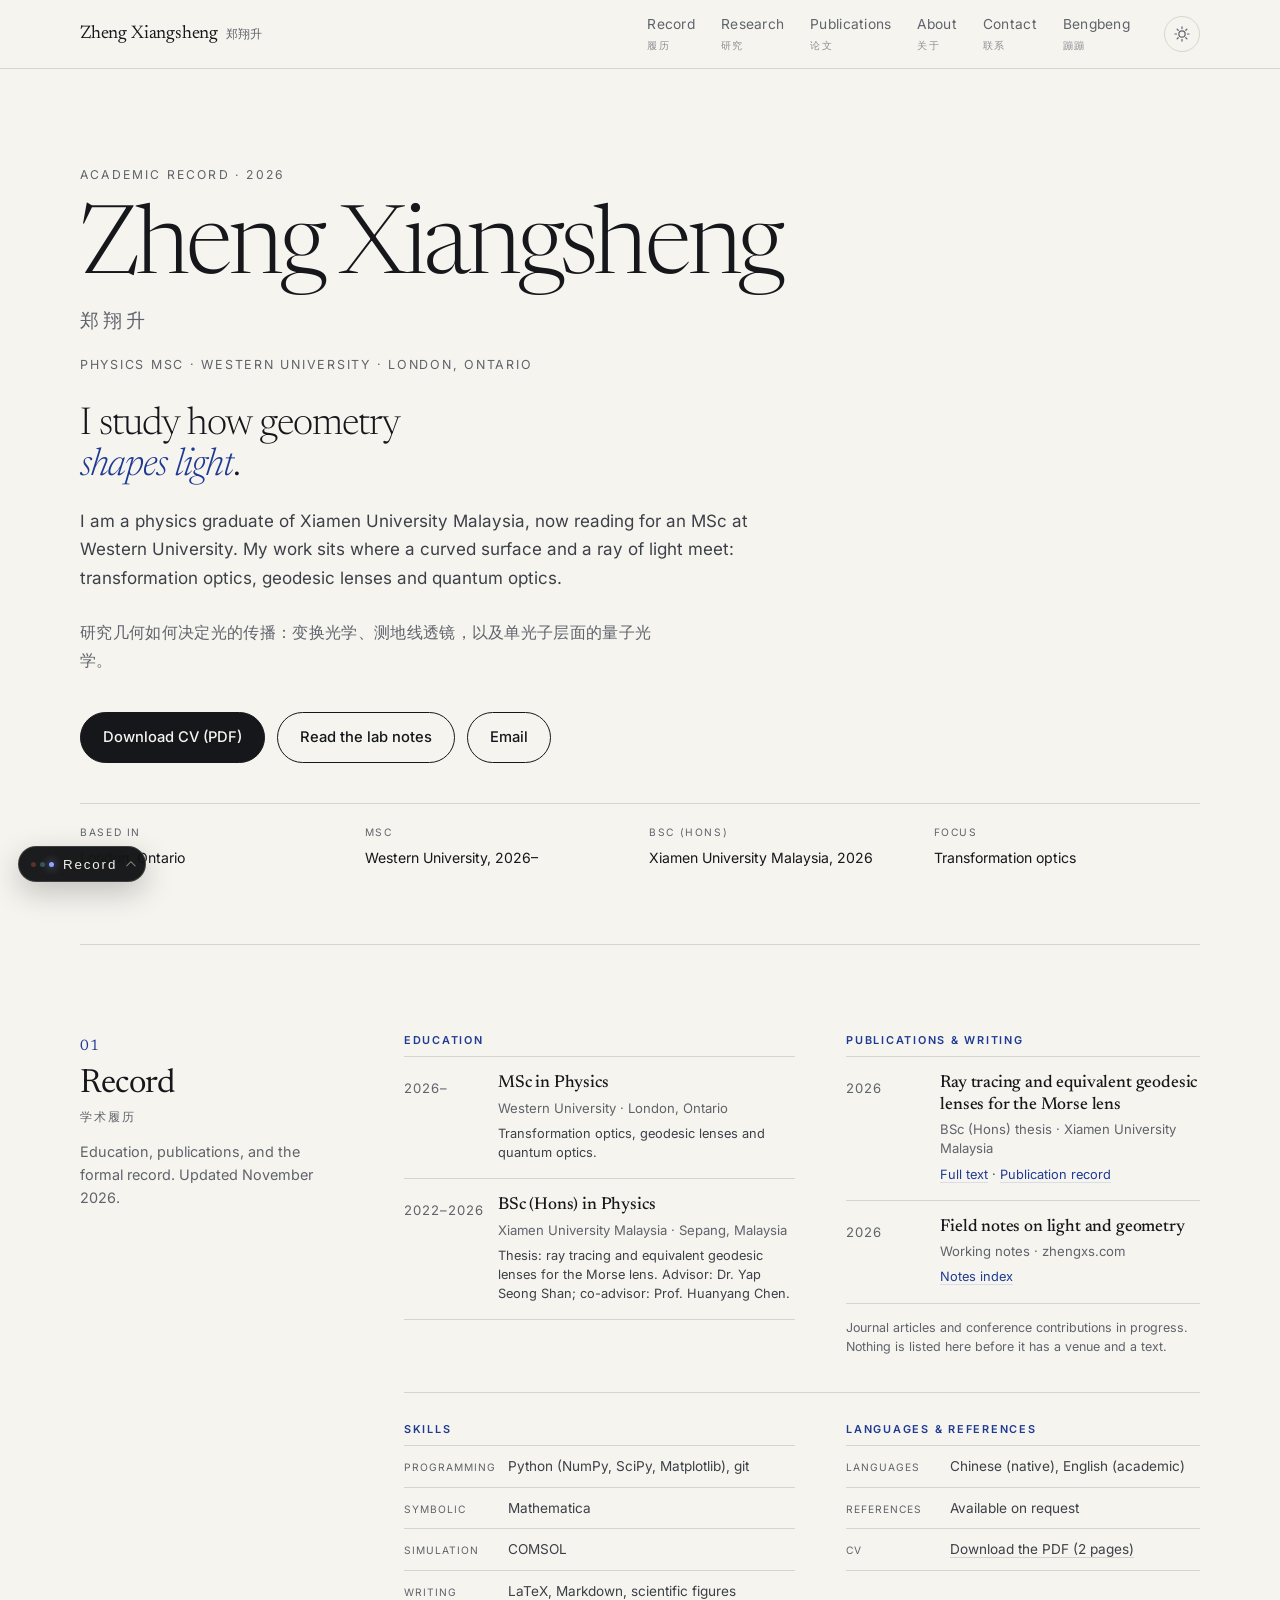
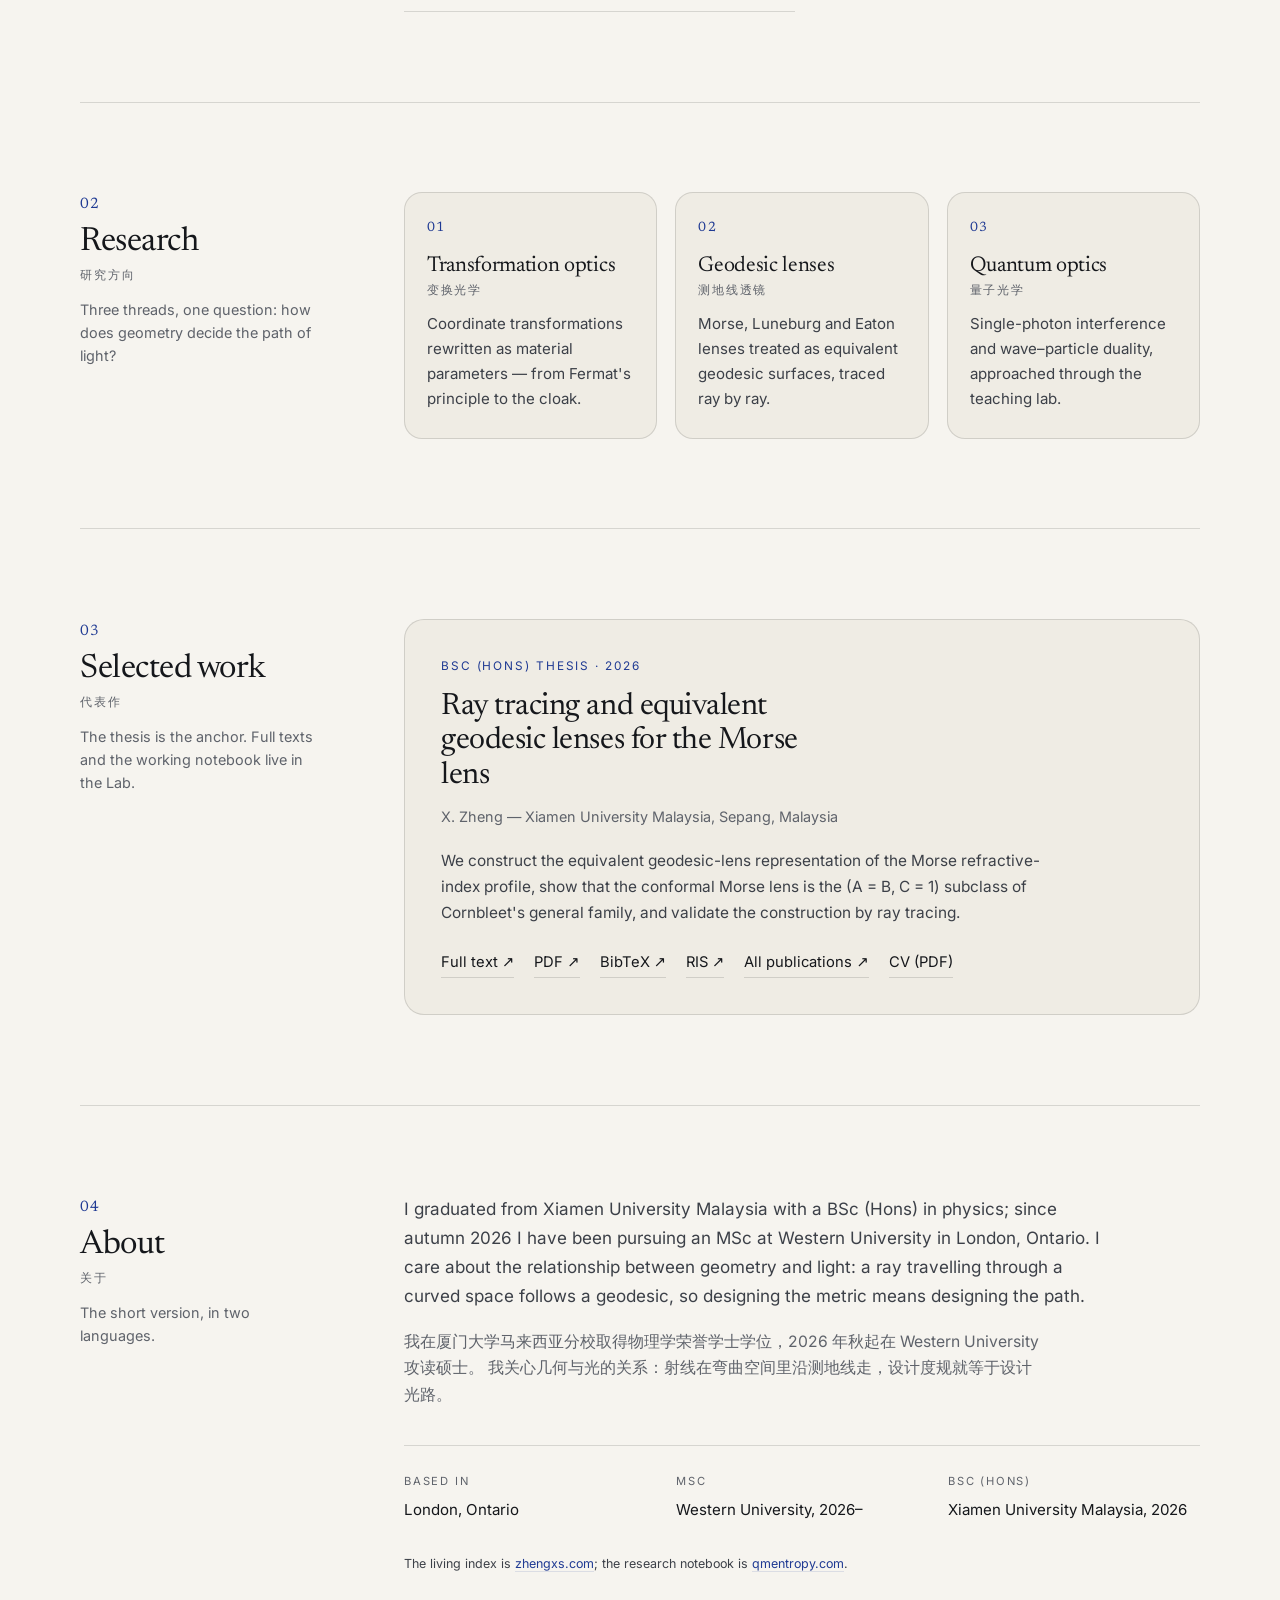
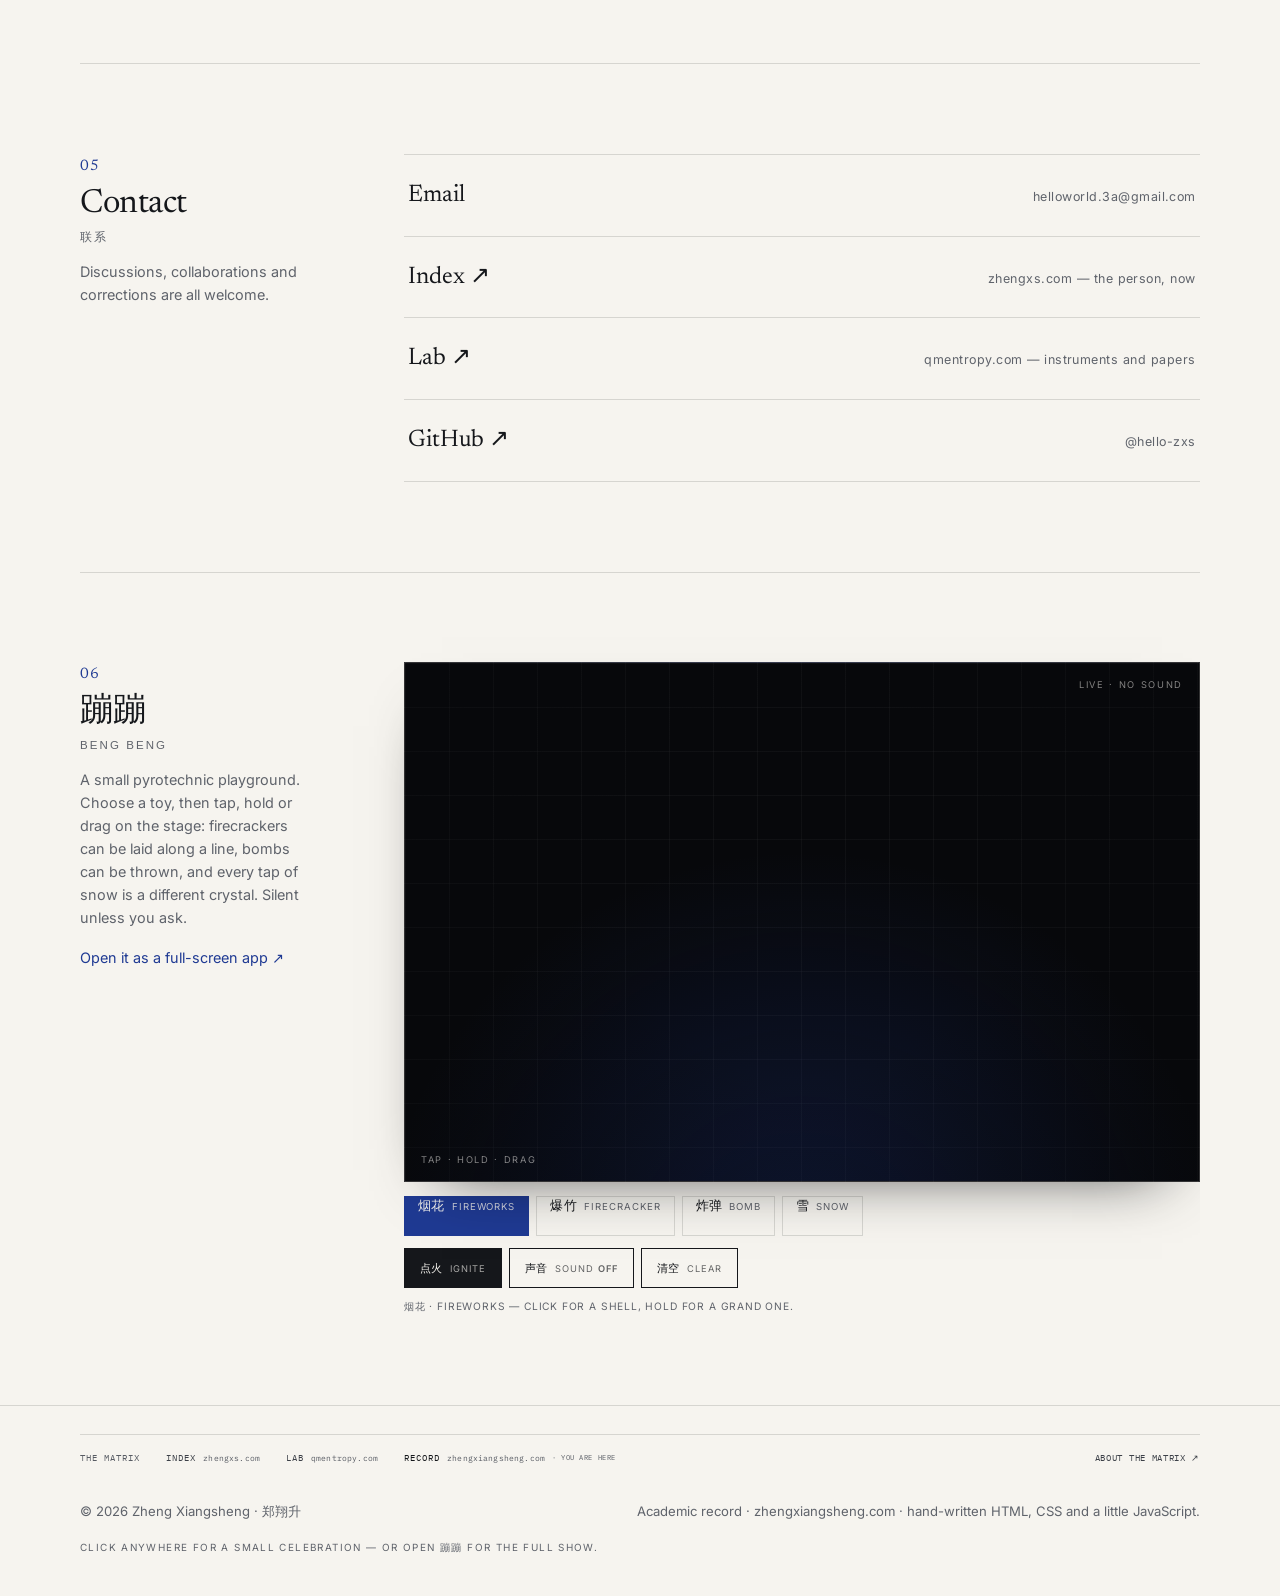
==== commit 5b09027d: "蹦蹦: fireworks back to the original; no written sound on the bomb The fireworks toy is the original c" ====
--- a/index.html
+++ b/index.html
@@ -368,6 +368,6 @@
 <script src="assets/app.js" defer></script>
 <script src="assets/matrix/matrix.js" defer></script>
 <script src="assets/fireworks.js" defer></script>
-<script src="bengbeng/engine.js?v=20261111a" defer></script>
+<script src="bengbeng/engine.js?v=20261111c" defer></script>
 </body>
 </html>
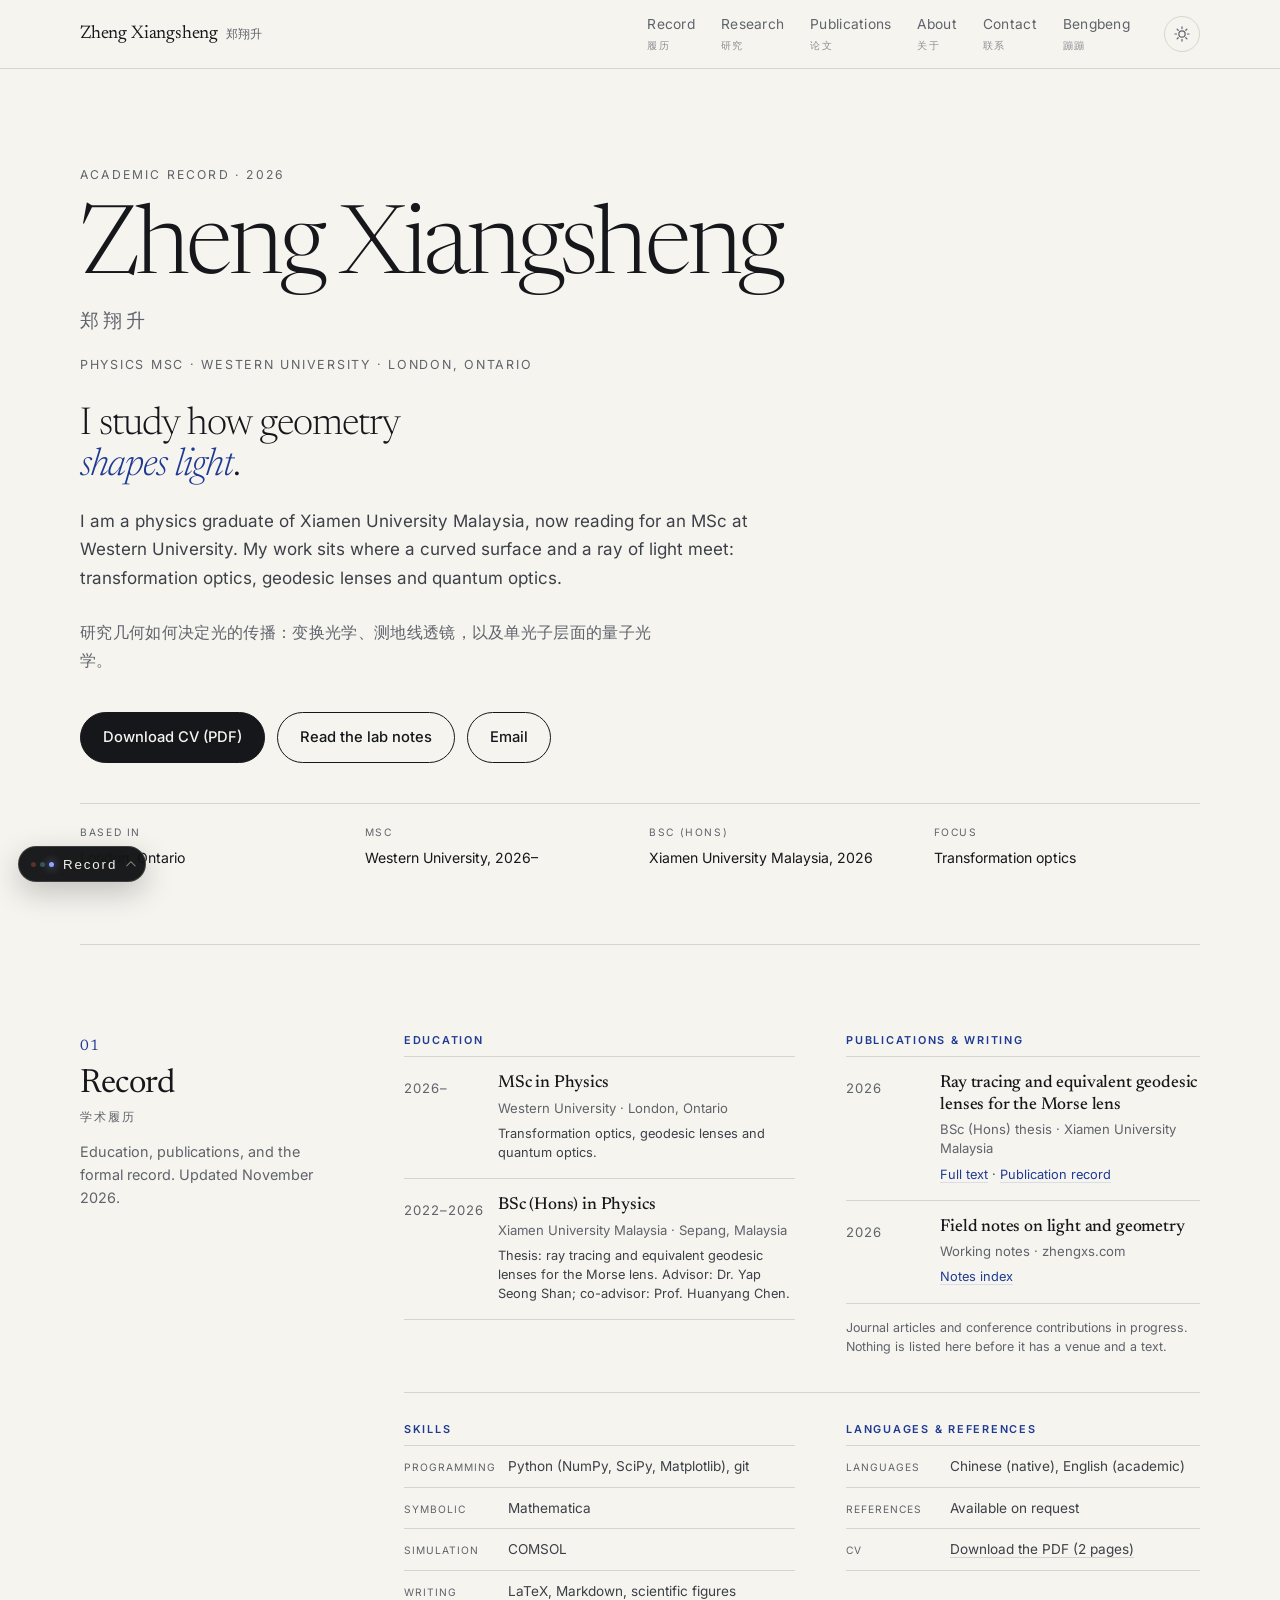
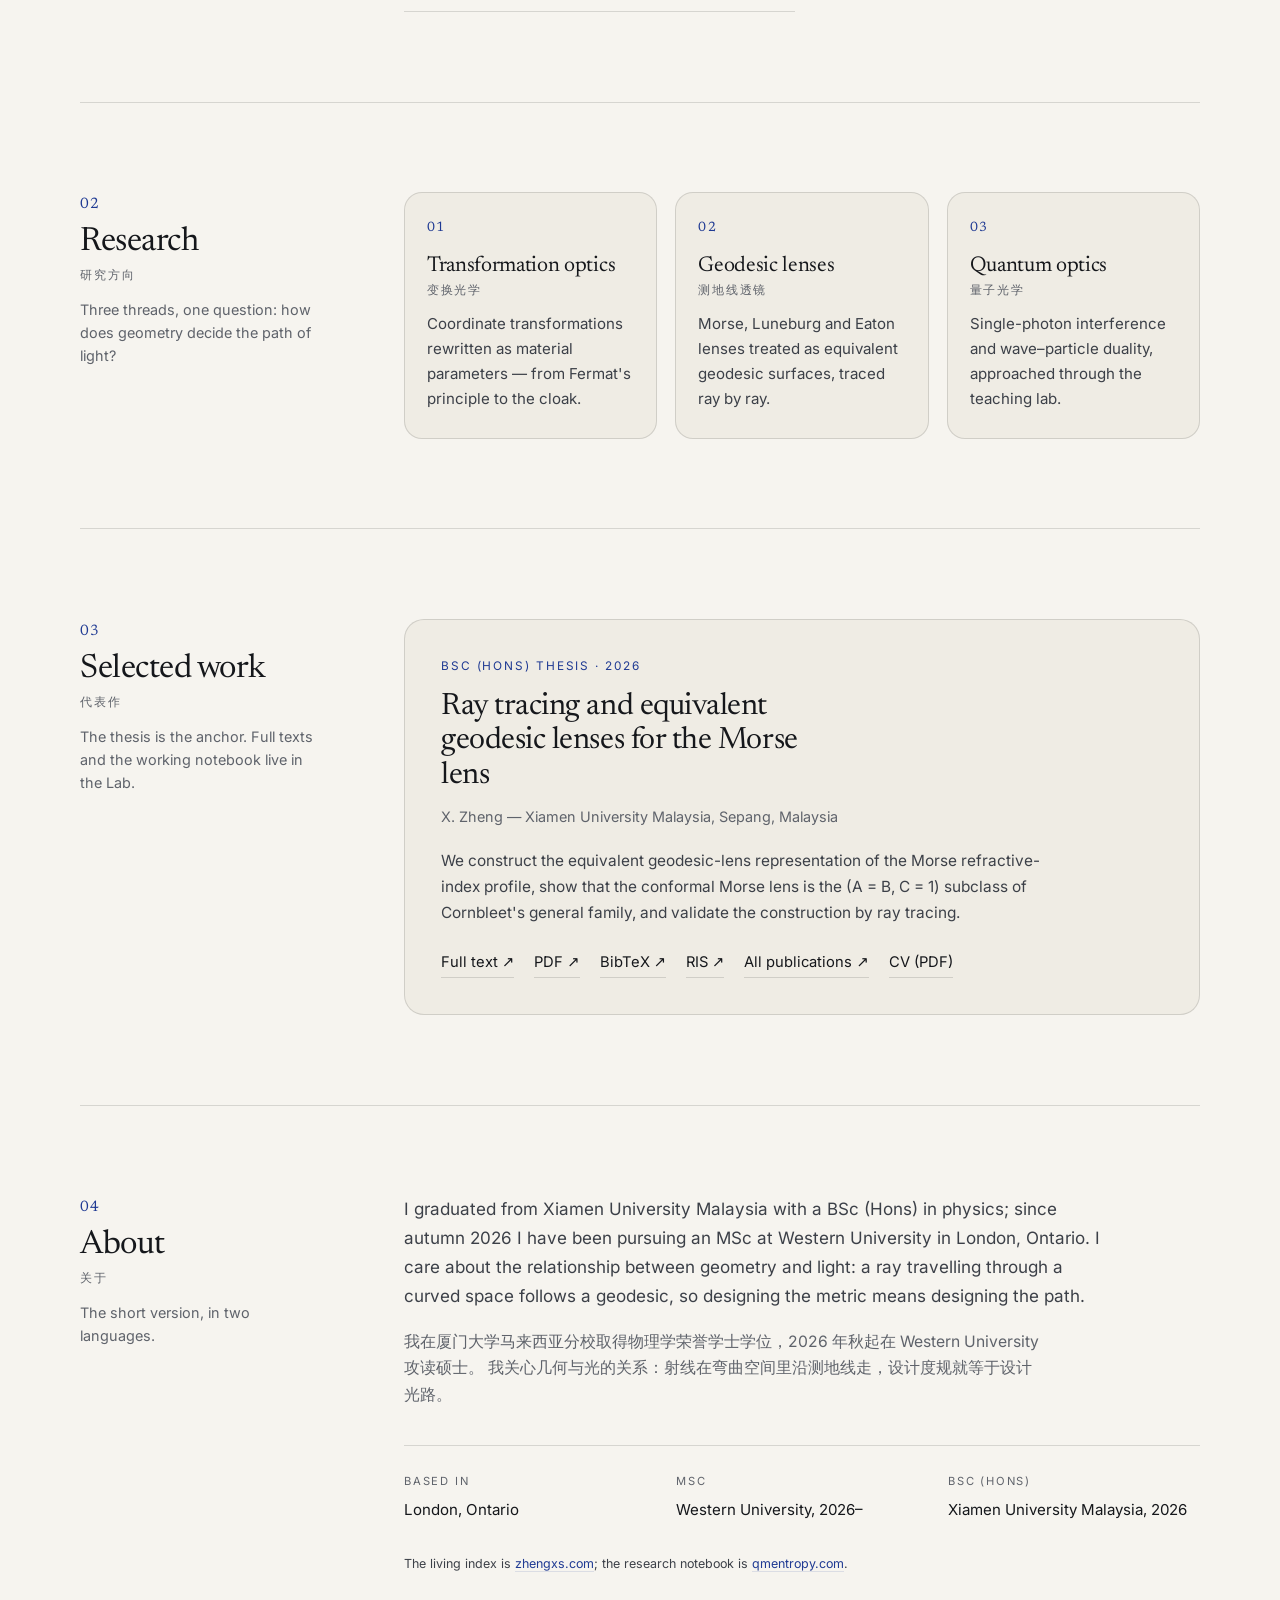
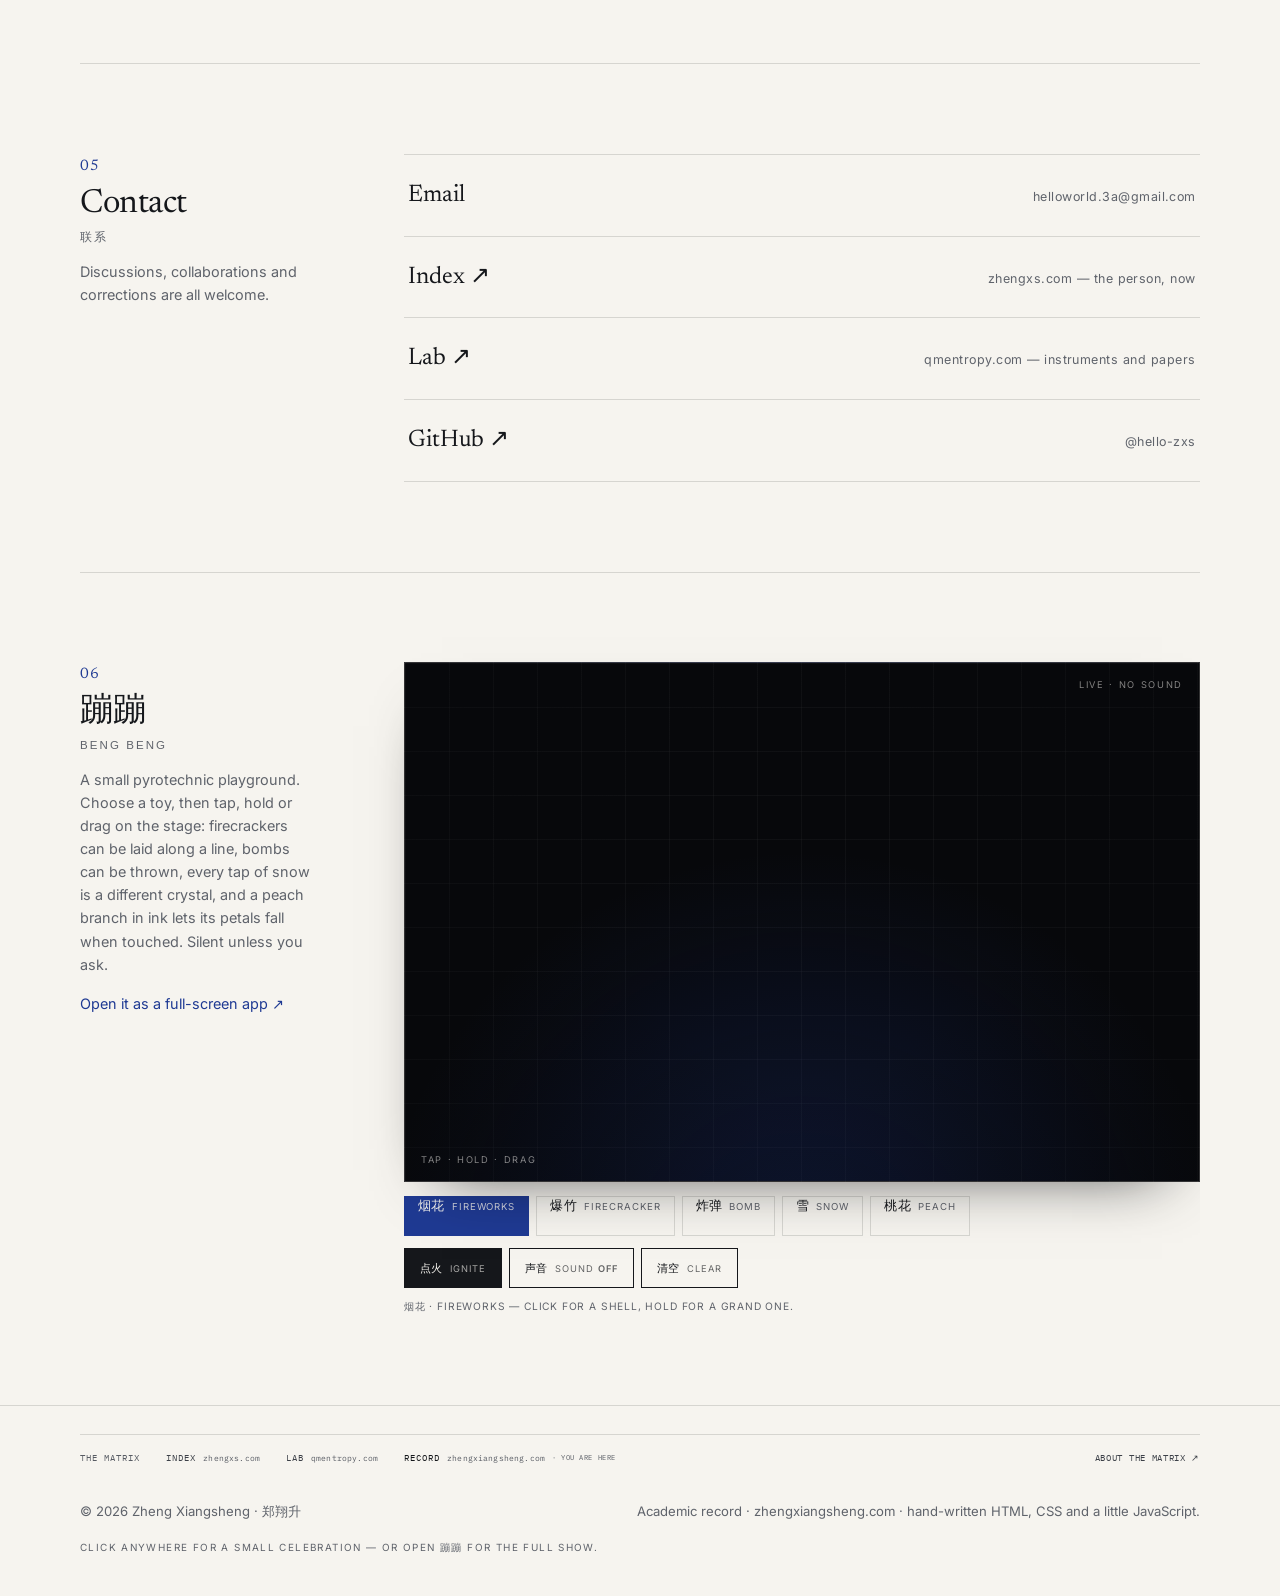
==== commit a4e0c811: "蹦蹦: a peach-blossom branch in ink, which lets its petals fall A fifth toy, 桃花. A branch reaches in f" ====
--- a/index.html
+++ b/index.html
@@ -54,7 +54,7 @@
 <link rel="preload" href="assets/fonts/newsreader-var.woff2" as="font" type="font/woff2" crossorigin>
 <link rel="preload" href="assets/fonts/inter-var.woff2" as="font" type="font/woff2" crossorigin>
 <link rel="stylesheet" href="assets/style.css">
-<link rel="stylesheet" href="assets/record.css?v=20261111a">
+<link rel="stylesheet" href="assets/record.css?v=20261111d">
 <link rel="stylesheet" href="assets/matrix/matrix.css">
 <script>
   (function () {
@@ -311,13 +311,13 @@
     <div class="section-head reveal">
       <p class="index">06</p>
       <h2>蹦蹦<span class="zh" lang="en">BENG BENG</span></h2>
-      <p class="section-note">A small pyrotechnic playground. Choose a toy, then tap, hold or drag on the stage: firecrackers can be laid along a line, bombs can be thrown, and every tap of snow is a different crystal. Silent unless you ask.</p>
+      <p class="section-note">A small pyrotechnic playground. Choose a toy, then tap, hold or drag on the stage: firecrackers can be laid along a line, bombs can be thrown, every tap of snow is a different crystal, and a peach branch in ink lets its petals fall when touched. Silent unless you ask.</p>
       <p class="section-note"><a class="bengbeng__app" href="bengbeng/">Open it as a full-screen app ↗</a></p>
     </div>
     <div class="bengbeng__body reveal">
       <div class="bengbeng__stage" data-bengbeng-stage>
         <canvas class="bengbeng__canvas" data-bengbeng-canvas tabindex="0"
-          aria-label="Play area. Choose fireworks, firecrackers, bombs or snow, then tap, hold or drag here, or press Enter to set one off."></canvas>
+          aria-label="Play area. Choose fireworks, firecrackers, bombs, snow or peach blossom, then tap, hold or drag here, or press Enter to set one off."></canvas>
         <div class="bengbeng__badge" aria-hidden="true" data-bengbeng-badge>LIVE · NO SOUND</div>
         <div class="bengbeng__hint" aria-hidden="true">TAP · HOLD · DRAG</div>
         <button class="bengbeng__motion" type="button" data-motion hidden>Reduced motion is on · Play anyway</button>
@@ -335,6 +335,9 @@
           </button>
           <button class="bengbeng__mode" type="button" data-mode="snow" aria-pressed="false">
             <span class="bengbeng__mode-cn">雪</span><span class="bengbeng__mode-en">Snow</span>
+          </button>
+          <button class="bengbeng__mode" type="button" data-mode="peach" aria-pressed="false">
+            <span class="bengbeng__mode-cn">桃花</span><span class="bengbeng__mode-en">Peach</span>
           </button>
         </div>
         <div class="bengbeng__actions">
@@ -368,6 +371,6 @@
 <script src="assets/app.js" defer></script>
 <script src="assets/matrix/matrix.js" defer></script>
 <script src="assets/fireworks.js" defer></script>
-<script src="bengbeng/engine.js?v=20261111c" defer></script>
+<script src="bengbeng/engine.js?v=20261111d" defer></script>
 </body>
 </html>
--- a/assets/record.css
+++ b/assets/record.css
@@ -395,6 +395,36 @@
   background: radial-gradient(circle at 50% 45%, transparent 36%, rgba(7, 8, 11, 0.42) 100%);
 }
 
+/* 桃花: old paper behind the canvas, a pale moon, a little mist */
+.bengbeng__stage::before {
+  content: "";
+  position: absolute;
+  inset: 0;
+  z-index: 1;
+  pointer-events: none;
+  opacity: 0;
+  transition: opacity 0.7s ease;
+  background:
+    radial-gradient(circle 33px at 78% 19%, rgba(255, 253, 244, 0.95) 0 93%, rgba(255, 253, 244, 0) 100%),
+    radial-gradient(circle 74px at 78% 19%, rgba(255, 250, 232, 0.5), rgba(255, 250, 232, 0) 100%),
+    radial-gradient(ellipse at 34% 112%, rgba(112, 126, 122, 0.24), transparent 56%),
+    url("data:image/svg+xml,%3Csvg xmlns='http://www.w3.org/2000/svg' width='240' height='240'%3E%3Cfilter id='n'%3E%3CfeTurbulence type='fractalNoise' baseFrequency='0.75' numOctaves='3' seed='4'/%3E%3CfeColorMatrix values='0 0 0 0 0.36 0 0 0 0 0.28 0 0 0 0 0.16 0 0 0 0.1 0'/%3E%3C/filter%3E%3Crect width='100%25' height='100%25' filter='url(%23n)'/%3E%3C/svg%3E"),
+    radial-gradient(ellipse at 50% 42%, #f4ebd7 0%, #ebe0c7 62%, #dccdab 100%);
+}
+
+.bengbeng__stage[data-toy="peach"]::before {
+  opacity: 1;
+}
+
+.bengbeng__stage[data-toy="peach"]::after {
+  background: radial-gradient(circle at 50% 45%, transparent 48%, rgba(110, 86, 52, 0.2) 100%);
+}
+
+.bengbeng__stage[data-toy="peach"] .bengbeng__badge,
+.bengbeng__stage[data-toy="peach"] .bengbeng__hint {
+  color: rgba(52, 40, 30, 0.6);
+}
+
 .bengbeng__canvas {
   position: absolute;
   inset: 0;
@@ -565,6 +595,11 @@
   background: #2f5f8a;
 }
 
+.bengbeng__mode[data-mode="peach"].is-active {
+  border-color: #963555;
+  background: #963555;
+}
+
 .bengbeng__ignite,
 .bengbeng__clear {
   min-height: 40px;
@@ -661,6 +696,10 @@
 }
 
 @media (prefers-reduced-motion: reduce) {
+  .bengbeng__stage::before {
+    transition: none;
+  }
+
   .bengbeng__stage.is-shaking {
     animation: none;
   }
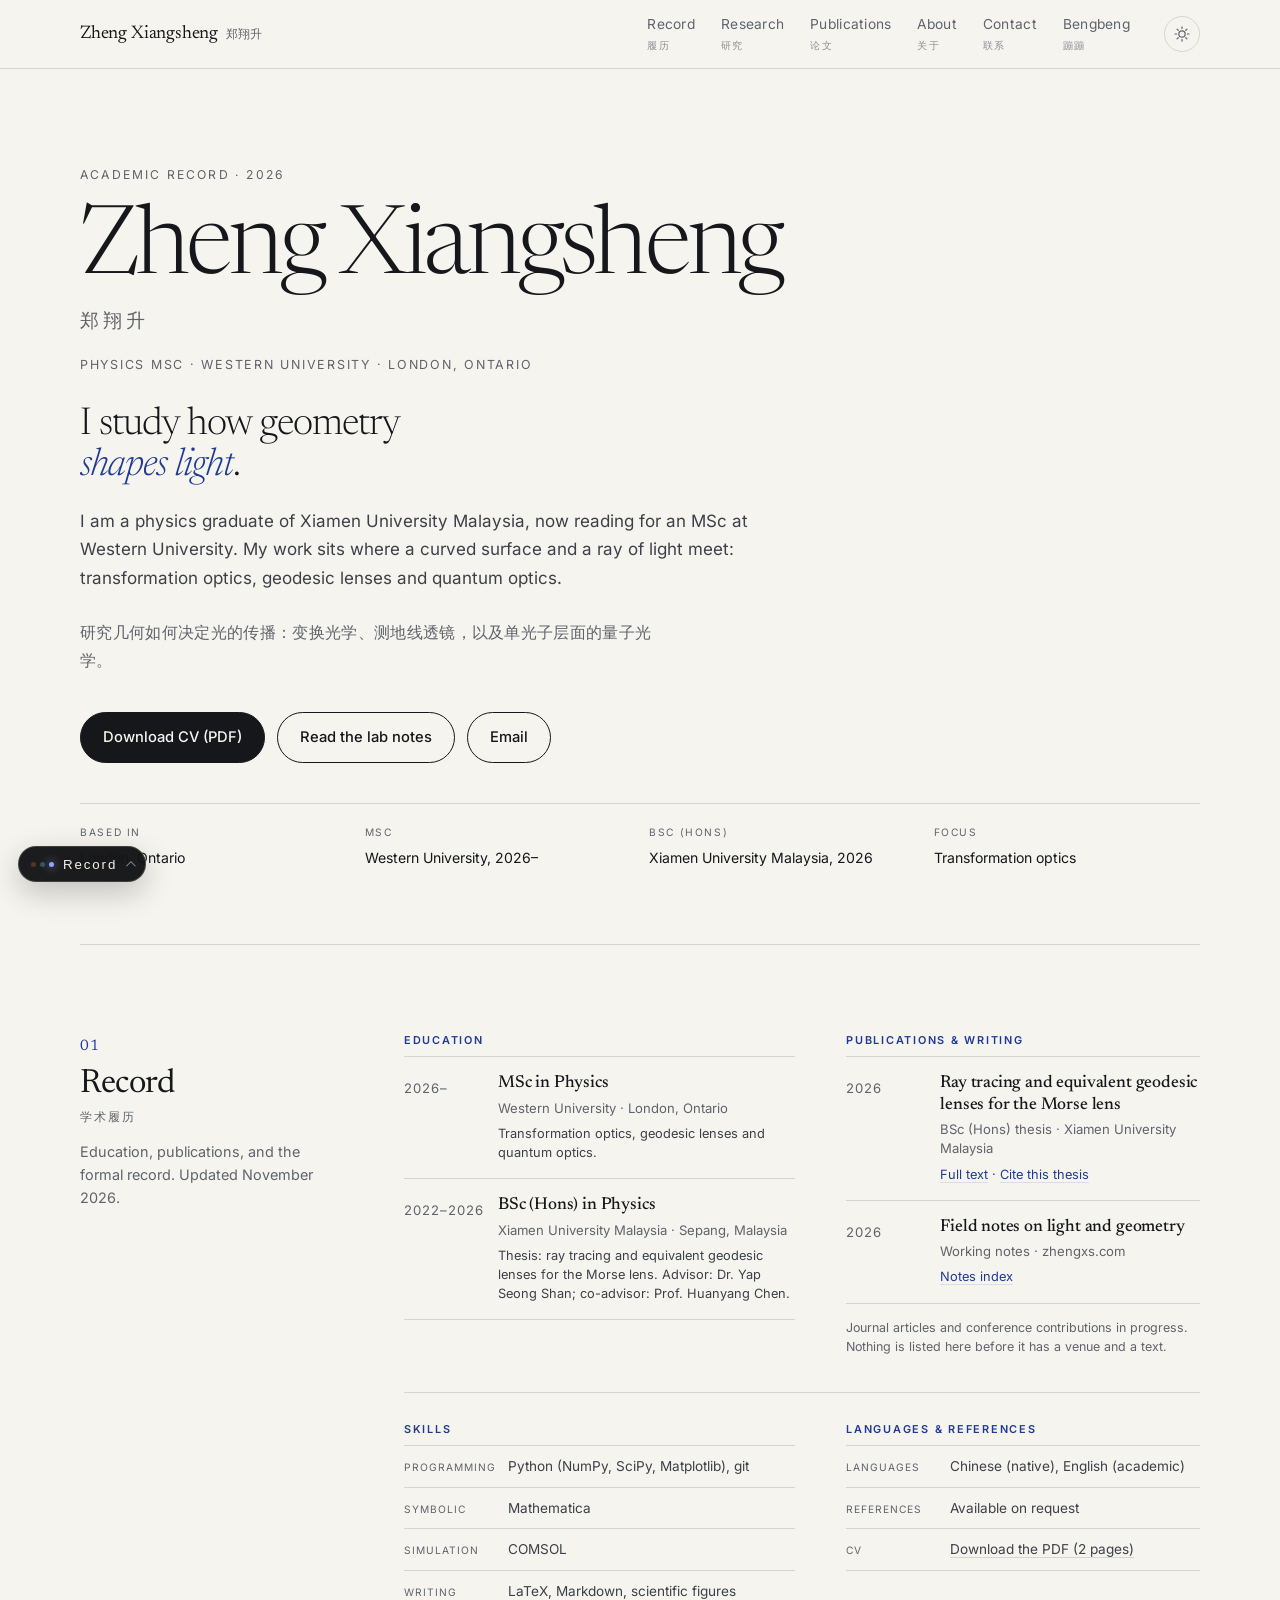
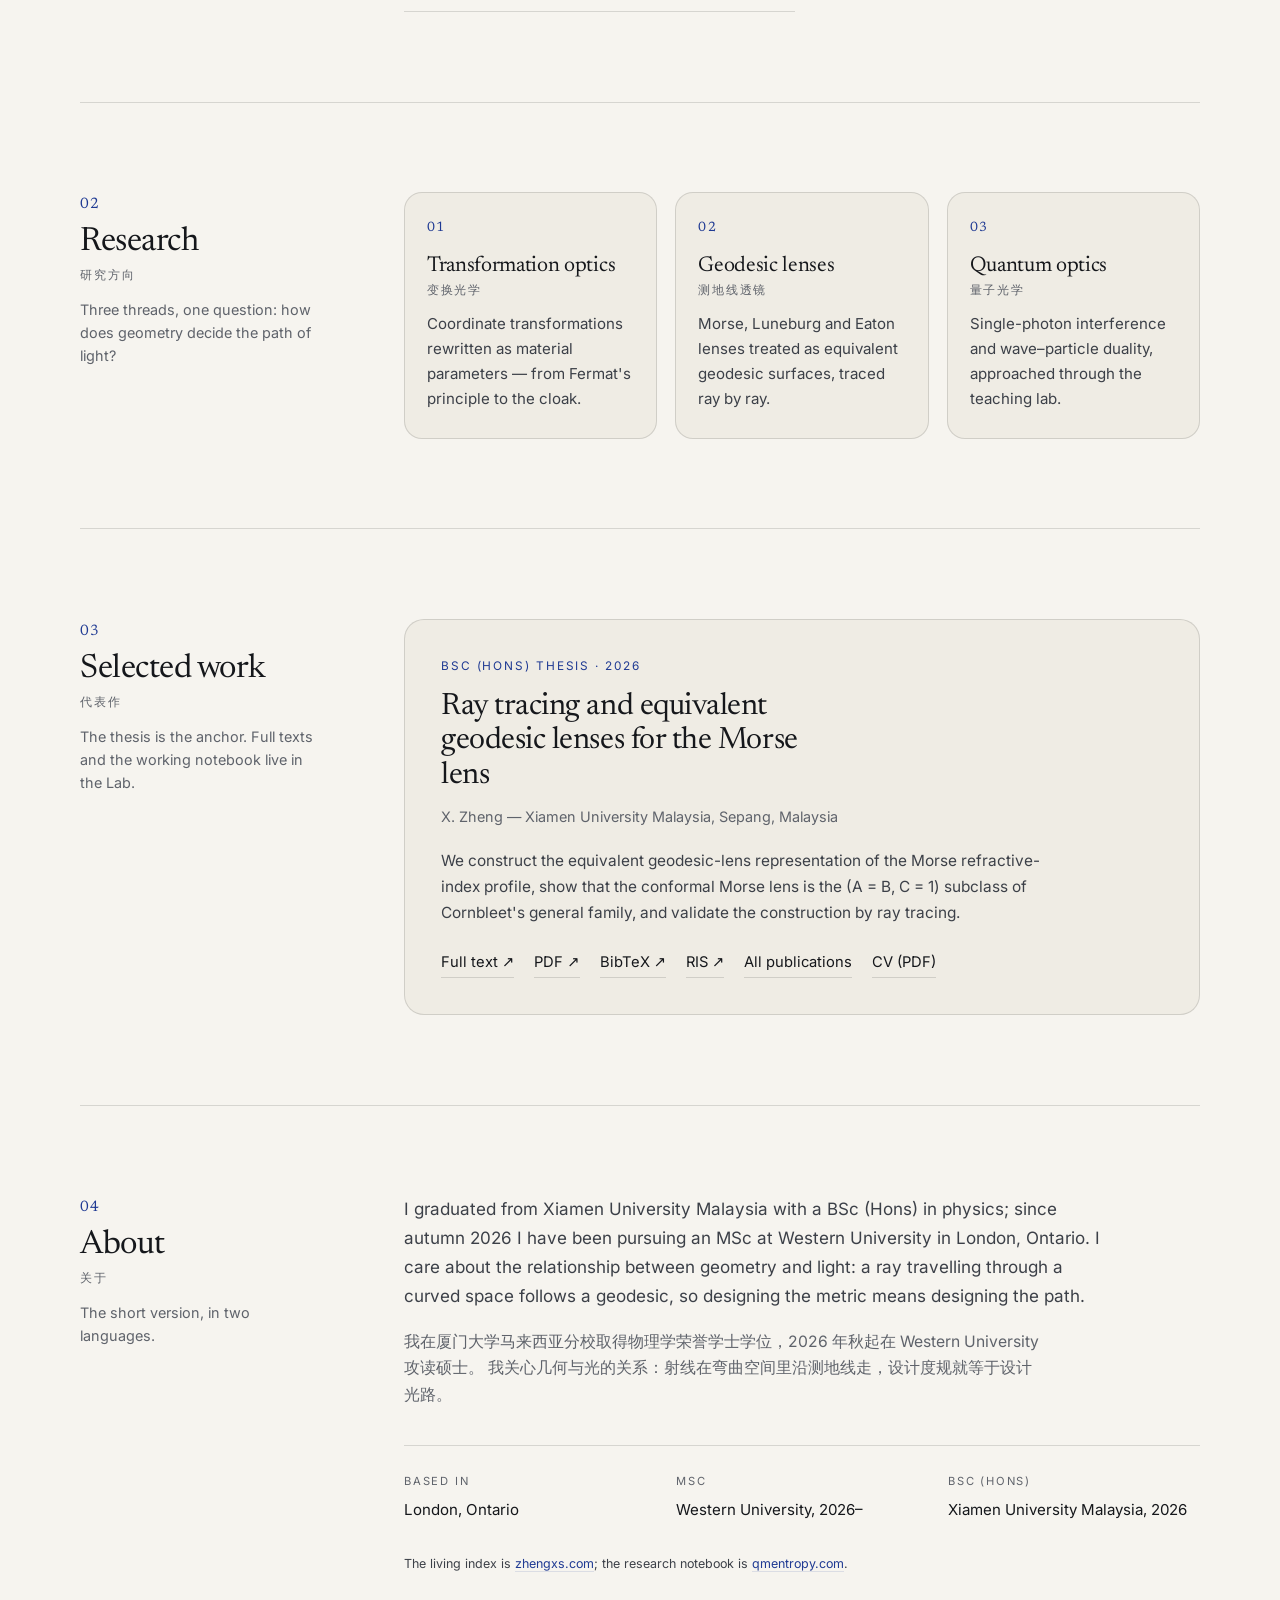
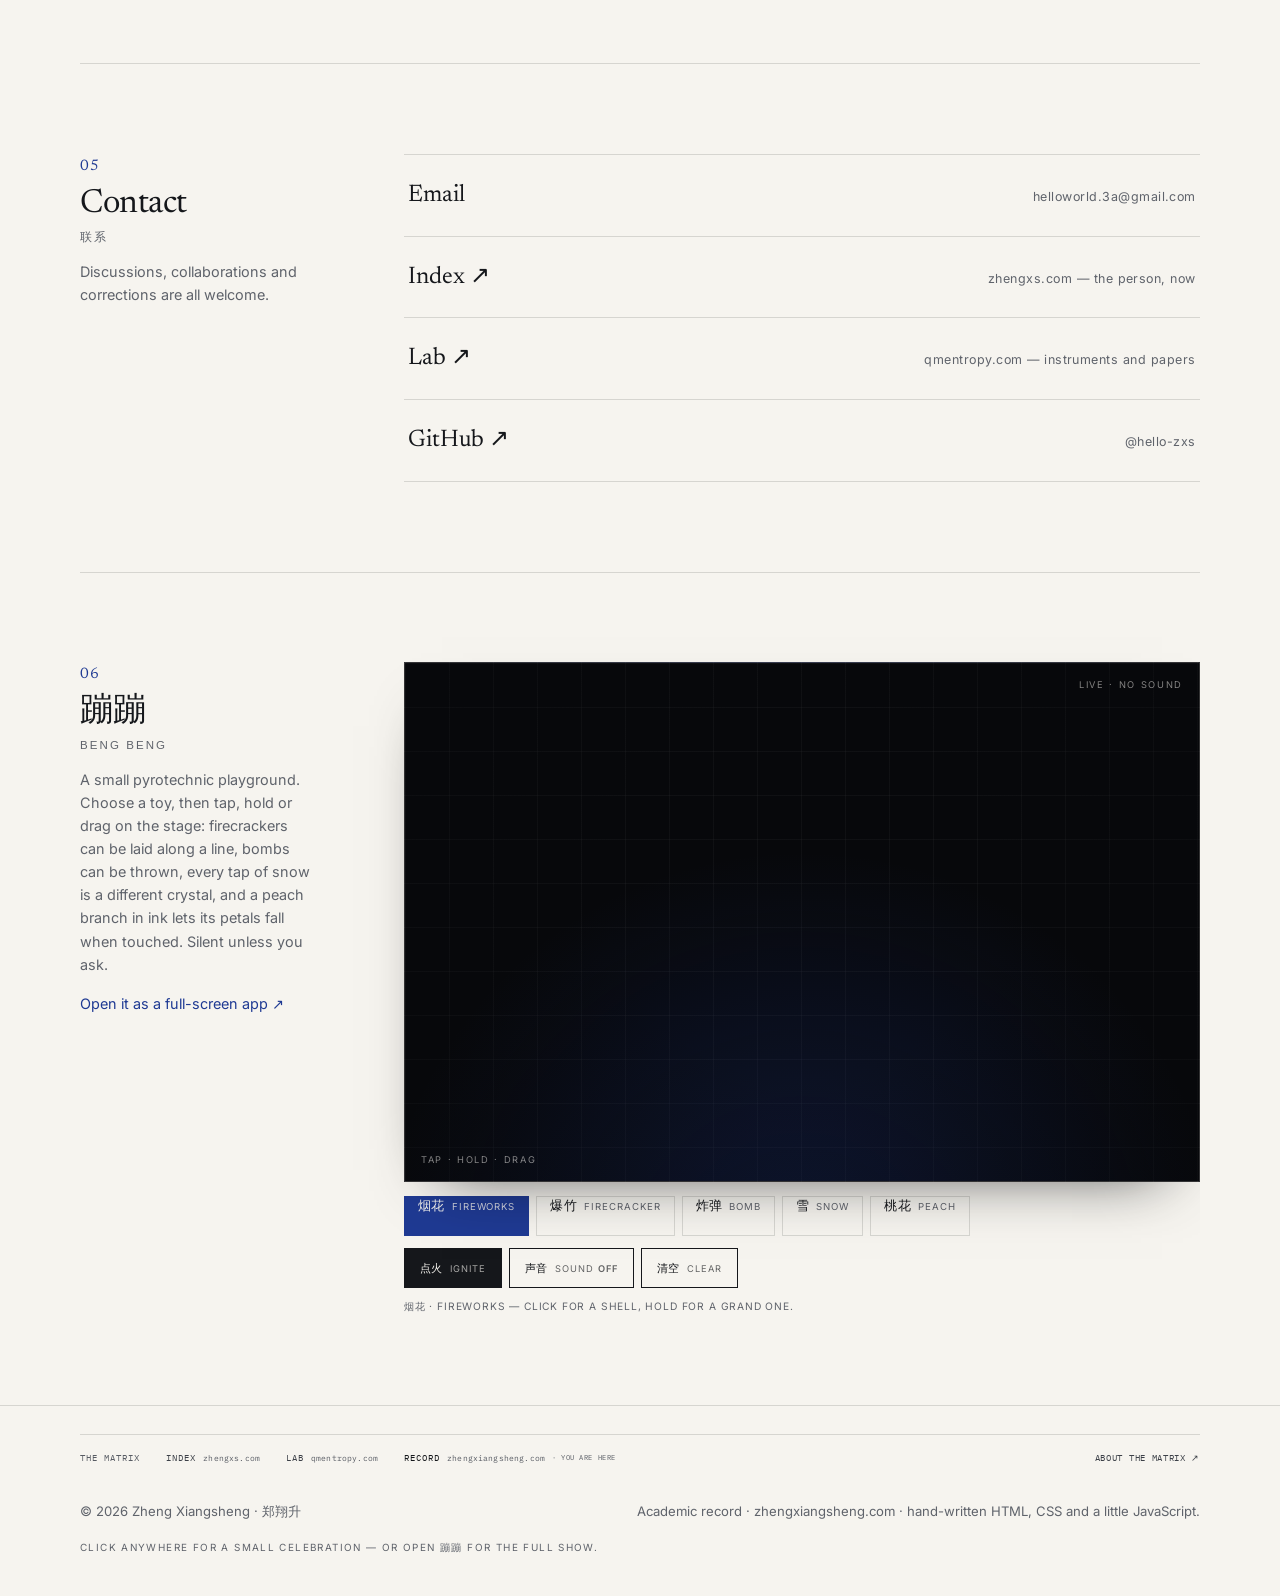
==== commit 1f51f183: "Link publication records and thesis citations to their sections" ====
--- a/index.html
+++ b/index.html
@@ -171,13 +171,13 @@
         </div>
 
         <div class="record-block">
-          <h3>Publications &amp; writing</h3>
+          <h3 id="publications">Publications &amp; writing</h3>
           <div class="record-row">
             <span class="record-date">2026</span>
             <div>
               <strong>Ray tracing and equivalent geodesic lenses for the Morse lens</strong>
               <span>BSc (Hons) thesis · Xiamen University Malaysia</span>
-              <em><a href="https://qmentropy.com/papers/morse-lens/">Full text</a> · <a href="https://qmentropy.com/publications/">Publication record</a></em>
+              <em><a href="https://qmentropy.com/papers/morse-lens/">Full text</a> · <a href="https://qmentropy.com/papers/morse-lens/#cite">Cite this thesis</a></em>
             </div>
           </div>
           <div class="record-row">
@@ -260,7 +260,7 @@
           <a href="https://qmentropy.com/assets/pdf/morse-lens.pdf">PDF ↗</a>
           <a href="https://qmentropy.com/assets/cite/morse-lens.bib">BibTeX ↗</a>
           <a href="https://qmentropy.com/assets/cite/morse-lens.ris">RIS ↗</a>
-          <a href="https://qmentropy.com/publications/">All publications ↗</a>
+          <a href="#publications">All publications</a>
           <a href="assets/cv.pdf" download>CV (PDF)</a>
         </p>
       </article>
@@ -371,6 +371,6 @@
 <script src="assets/app.js" defer></script>
 <script src="assets/matrix/matrix.js" defer></script>
 <script src="assets/fireworks.js" defer></script>
-<script src="bengbeng/engine.js?v=20261111d" defer></script>
+<script src="bengbeng/engine.js?v=20261111f" defer></script>
 </body>
 </html>
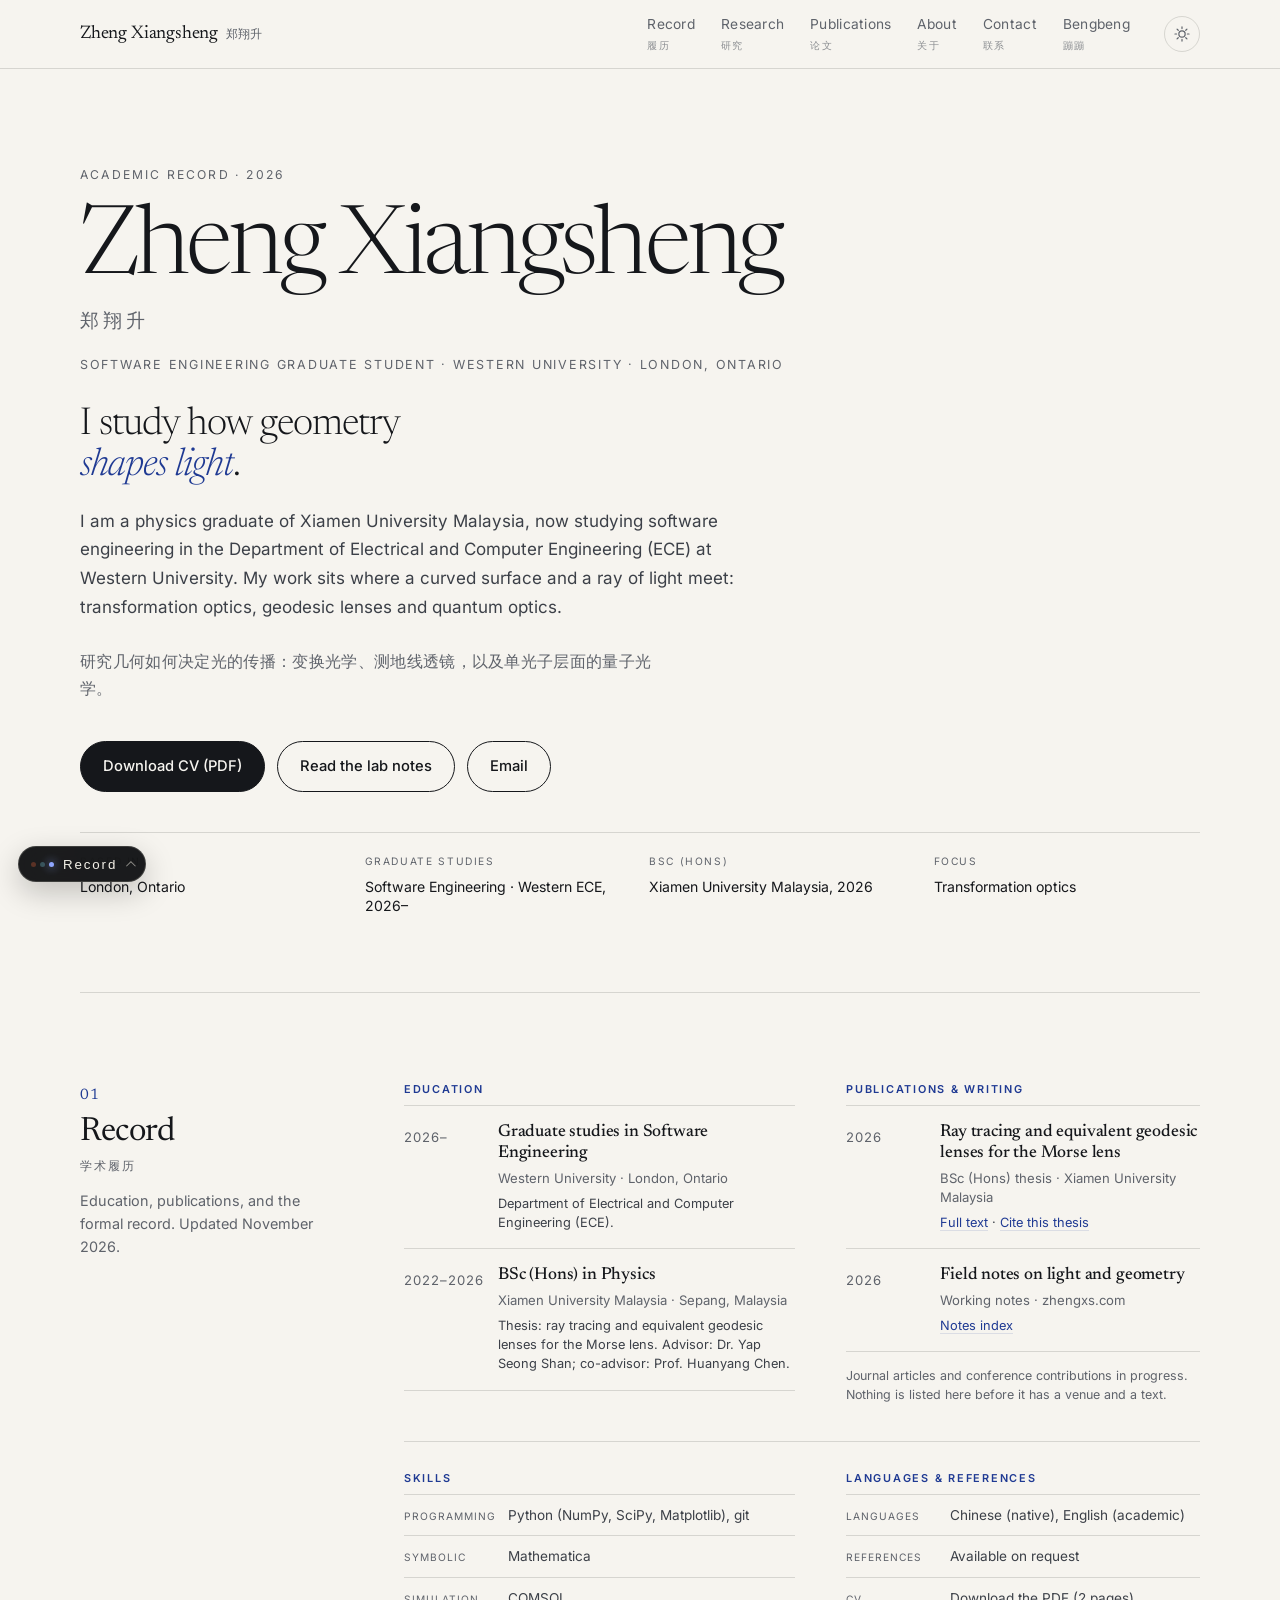
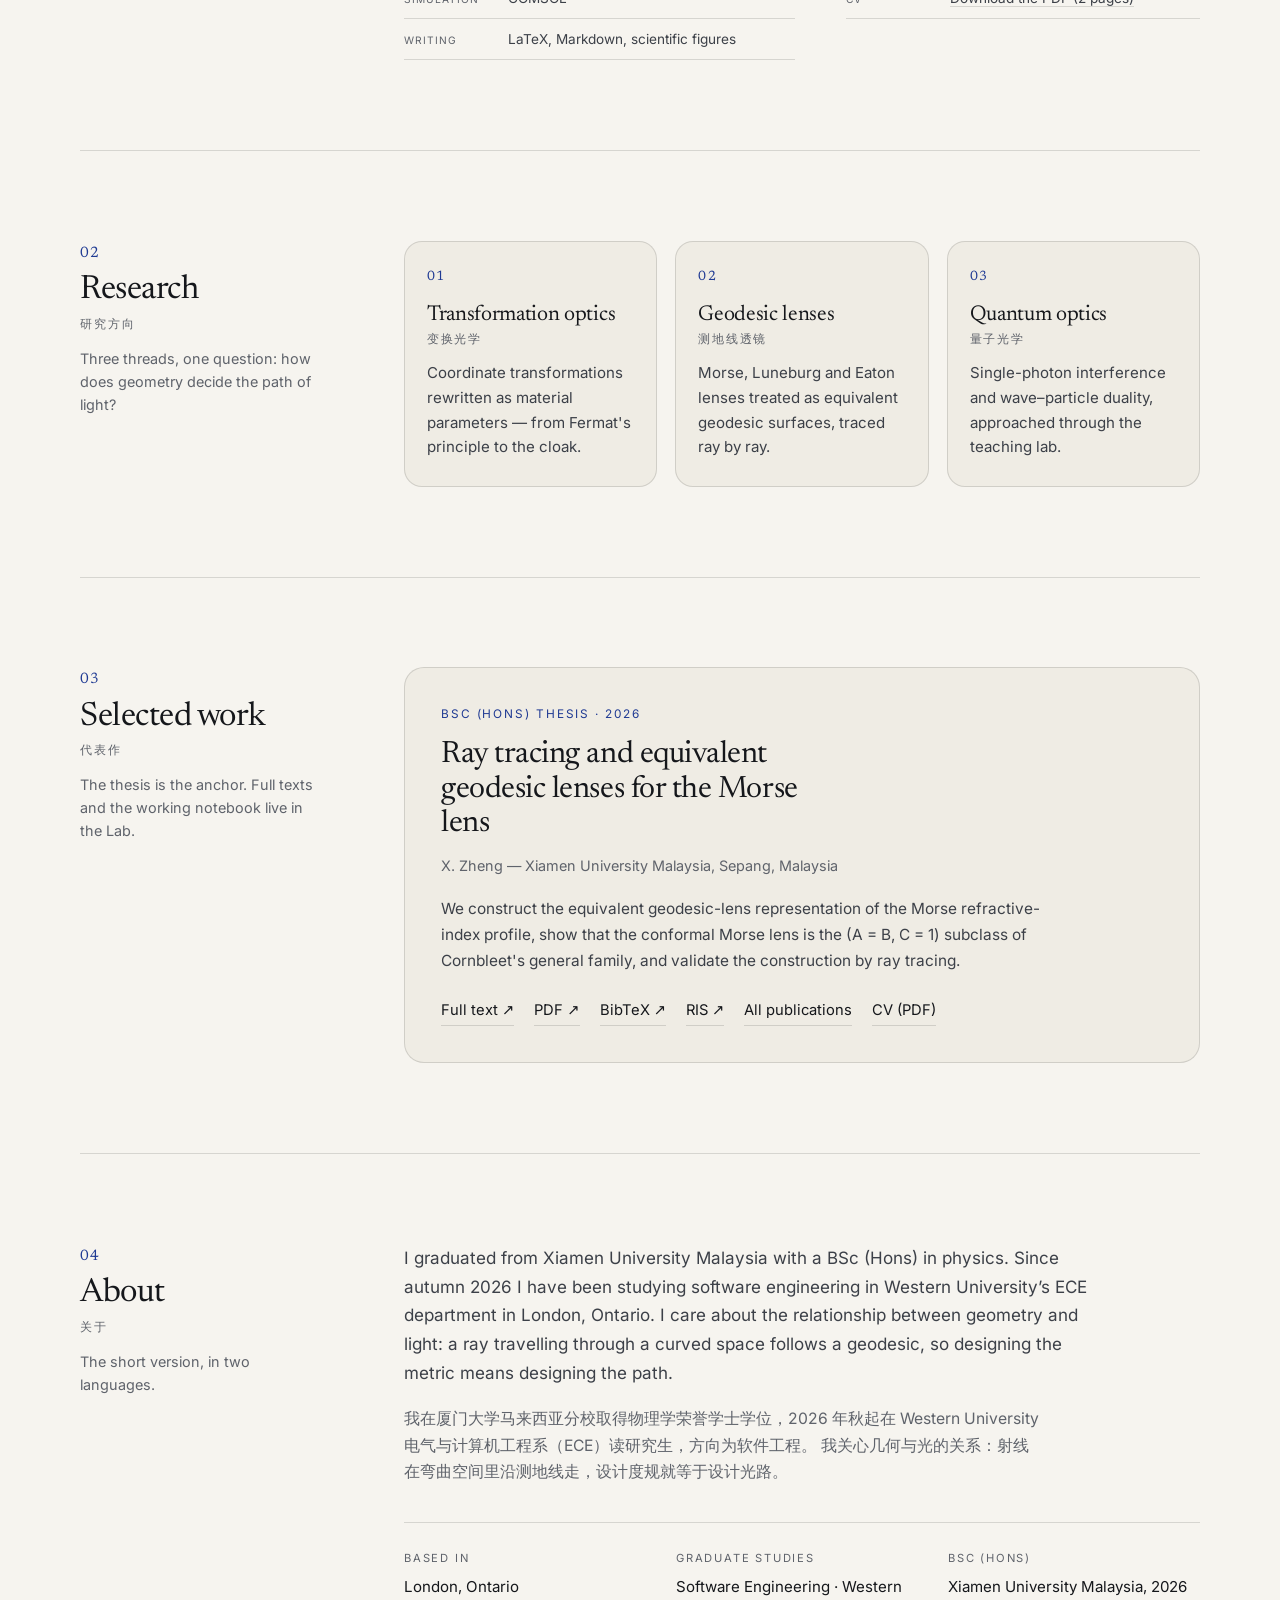
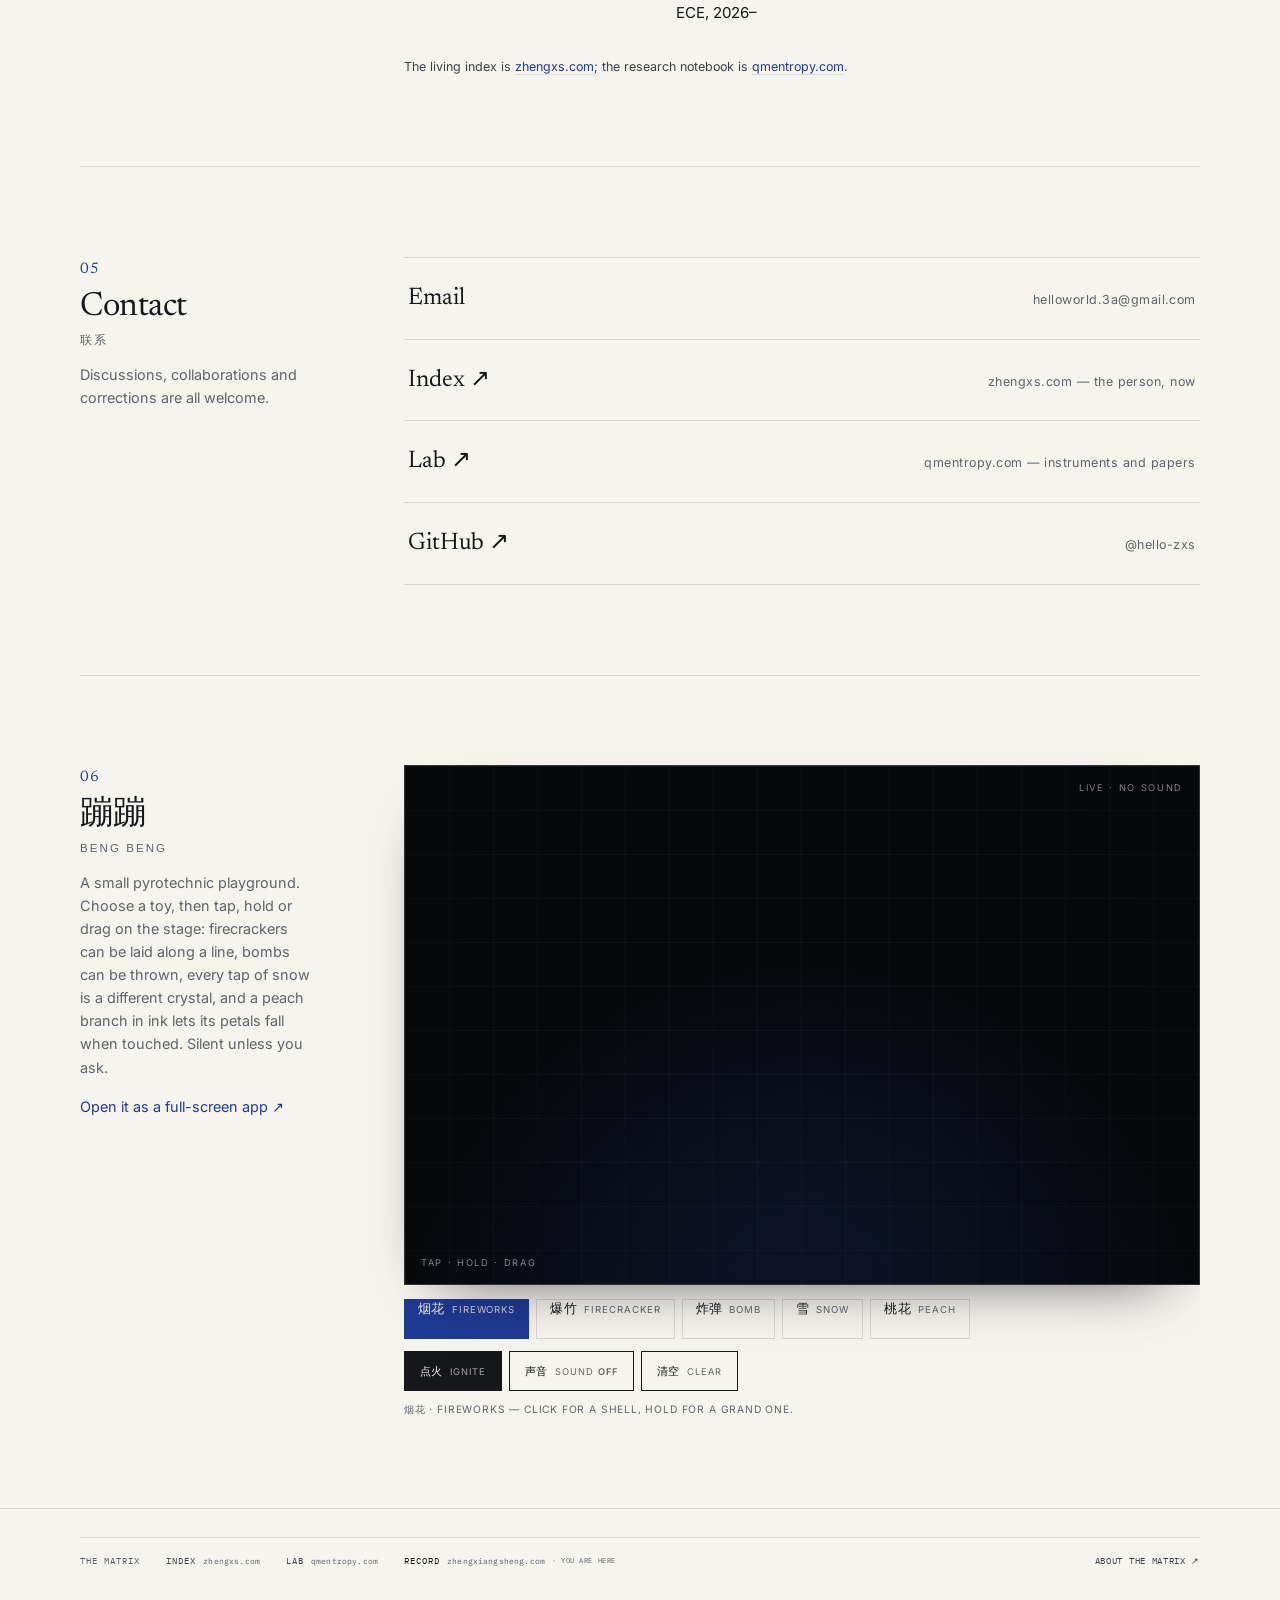
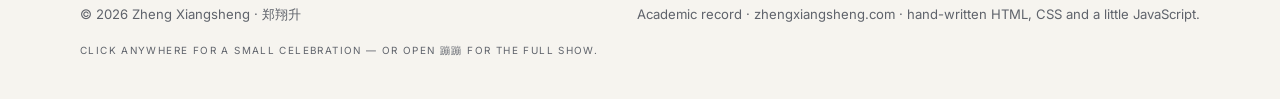
==== commit 5929d842: "Correct Western graduate studies to ECE software engineering" ====
--- a/index.html
+++ b/index.html
@@ -4,19 +4,19 @@
 <meta charset="UTF-8">
 <meta name="viewport" content="width=device-width, initial-scale=1">
 <title>Zheng Xiangsheng 郑翔升 — Academic record</title>
-<meta name="description" content="The academic record of Zheng Xiangsheng (郑翔升): physics MSc at Western University, BSc at Xiamen University Malaysia, transformation optics, geodesic lenses and quantum optics.">
+<meta name="description" content="The academic record of Zheng Xiangsheng (郑翔升): graduate studies in Software Engineering at Western University, BSc in physics at Xiamen University Malaysia, transformation optics, geodesic lenses and quantum optics.">
 <meta name="author" content="Zheng Xiangsheng">
 <meta name="theme-color" content="#f6f4ef">
 <meta name="matrix-site" content="record">
 <meta name="color-scheme" content="light dark">
 <meta property="og:type" content="profile">
 <meta property="og:title" content="Zheng Xiangsheng 郑翔升 — Academic record">
-<meta property="og:description" content="Physics MSc at Western University. Transformation optics, geodesic lenses and quantum optics. CV, publications and the formal record.">
+<meta property="og:description" content="Software Engineering graduate student in Western University’s Department of Electrical and Computer Engineering. Transformation optics, geodesic lenses and quantum optics. CV, publications and the formal record.">
 <meta property="og:url" content="https://zhengxiangsheng.com/">
 <meta property="og:image" content="https://zhengxiangsheng.com/assets/og.png">
 <meta name="twitter:card" content="summary_large_image">
 <meta name="twitter:title" content="Zheng Xiangsheng 郑翔升 — Academic record">
-<meta name="twitter:description" content="Physics MSc at Western University. Transformation optics, geodesic lenses and quantum optics.">
+<meta name="twitter:description" content="Software Engineering graduate student in Western University’s Department of Electrical and Computer Engineering. Transformation optics, geodesic lenses and quantum optics.">
 <meta name="twitter:image" content="https://zhengxiangsheng.com/assets/og.png">
 <link rel="canonical" href="https://zhengxiangsheng.com/">
 
@@ -37,7 +37,7 @@
     "givenName": "Xiangsheng",
     "alternateName": "郑翔升",
     "url": "https://zhengxiangsheng.com/",
-    "jobTitle": "Physics MSc student",
+    "jobTitle": "Graduate student in Electrical and Computer Engineering (Software Engineering)",
     "affiliation": { "@type": "CollegeOrUniversity", "name": "Western University" },
     "alumniOf": { "@type": "CollegeOrUniversity", "name": "Xiamen University Malaysia" },
     "knowsAbout": ["Transformation optics", "Geodesic lenses", "Gradient-index optics", "Quantum optics"],
@@ -121,11 +121,11 @@
   <section class="hero wrap">
     <p class="eyebrow">Academic record · 2026</p>
     <h1 class="hero-name">Zheng Xiangsheng<span class="hero-cn" lang="zh">郑翔升</span></h1>
-    <p class="hero-role">Physics MSc · Western University · London, Ontario</p>
+    <p class="hero-role">Software Engineering graduate student · Western University · London, Ontario</p>
     <p class="hero-statement">I study how geometry <em>shapes light</em>.</p>
     <p class="lede">
-      I am a physics graduate of Xiamen University Malaysia, now reading for an MSc at
-      Western University. My work sits where a curved surface and a ray of light meet:
+      I am a physics graduate of Xiamen University Malaysia, now studying software engineering in the
+      Department of Electrical and Computer Engineering (ECE) at Western University. My work sits where a curved surface and a ray of light meet:
       transformation optics, geodesic lenses and quantum optics.
     </p>
     <p class="hero-zh" lang="zh">研究几何如何决定光的传播：变换光学、测地线透镜，以及单光子层面的量子光学。</p>
@@ -136,7 +136,7 @@
     </div>
     <dl class="hero-facts">
       <div><dt>Based in</dt><dd>London, Ontario</dd></div>
-      <div><dt>MSc</dt><dd>Western University, 2026–</dd></div>
+      <div><dt>Graduate studies</dt><dd>Software Engineering · Western ECE, 2026–</dd></div>
       <div><dt>BSc (Hons)</dt><dd>Xiamen University Malaysia, 2026</dd></div>
       <div><dt>Focus</dt><dd>Transformation optics</dd></div>
     </dl>
@@ -155,9 +155,9 @@
           <div class="record-row">
             <span class="record-date">2026–</span>
             <div>
-              <strong>MSc in Physics</strong>
+              <strong>Graduate studies in Software Engineering</strong>
               <span>Western University · London, Ontario</span>
-              <em>Transformation optics, geodesic lenses and quantum optics.</em>
+              <em>Department of Electrical and Computer Engineering (ECE).</em>
             </div>
           </div>
           <div class="record-row">
@@ -275,18 +275,18 @@
     </div>
     <div class="about">
       <p>
-        I graduated from Xiamen University Malaysia with a BSc (Hons) in physics; since autumn 2026 I
-        have been pursuing an MSc at Western University in London, Ontario. I care about the relationship
+        I graduated from Xiamen University Malaysia with a BSc (Hons) in physics. Since autumn 2026 I
+        have been studying software engineering in Western University’s ECE department in London, Ontario. I care about the relationship
         between geometry and light: a ray travelling through a curved space follows a geodesic, so
         designing the metric means designing the path.
       </p>
       <p class="about-zh" lang="zh">
-        我在厦门大学马来西亚分校取得物理学荣誉学士学位，2026 年秋起在 Western University 攻读硕士。
+        我在厦门大学马来西亚分校取得物理学荣誉学士学位，2026 年秋起在 Western University 电气与计算机工程系（ECE）读研究生，方向为软件工程。
         我关心几何与光的关系：射线在弯曲空间里沿测地线走，设计度规就等于设计光路。
       </p>
       <dl class="facts">
         <div><dt>Based in</dt><dd>London, Ontario</dd></div>
-        <div><dt>MSc</dt><dd>Western University, 2026–</dd></div>
+        <div><dt>Graduate studies</dt><dd>Software Engineering · Western ECE, 2026–</dd></div>
         <div><dt>BSc (Hons)</dt><dd>Xiamen University Malaysia, 2026</dd></div>
       </dl>
       <p class="record-note">The living index is <a href="https://zhengxs.com/">zhengxs.com</a>; the research notebook is <a href="https://qmentropy.com/">qmentropy.com</a>.</p>
